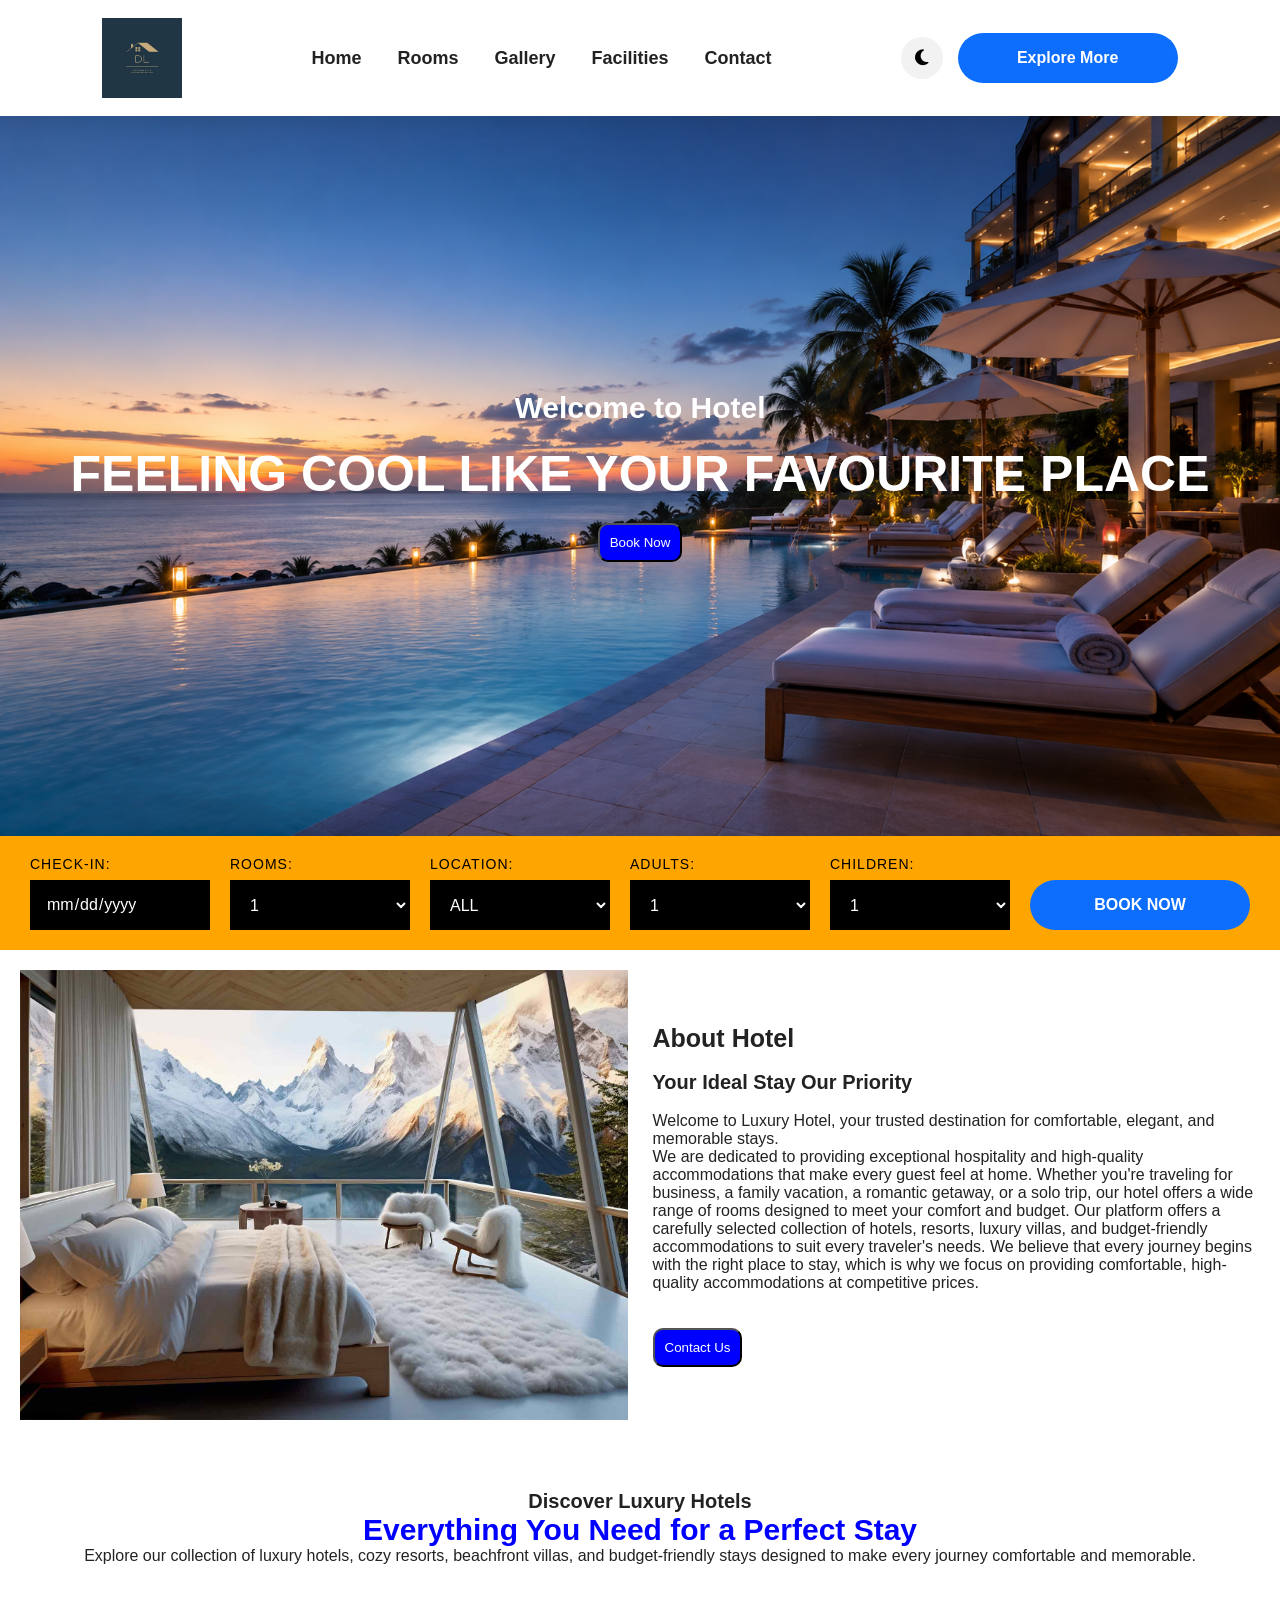
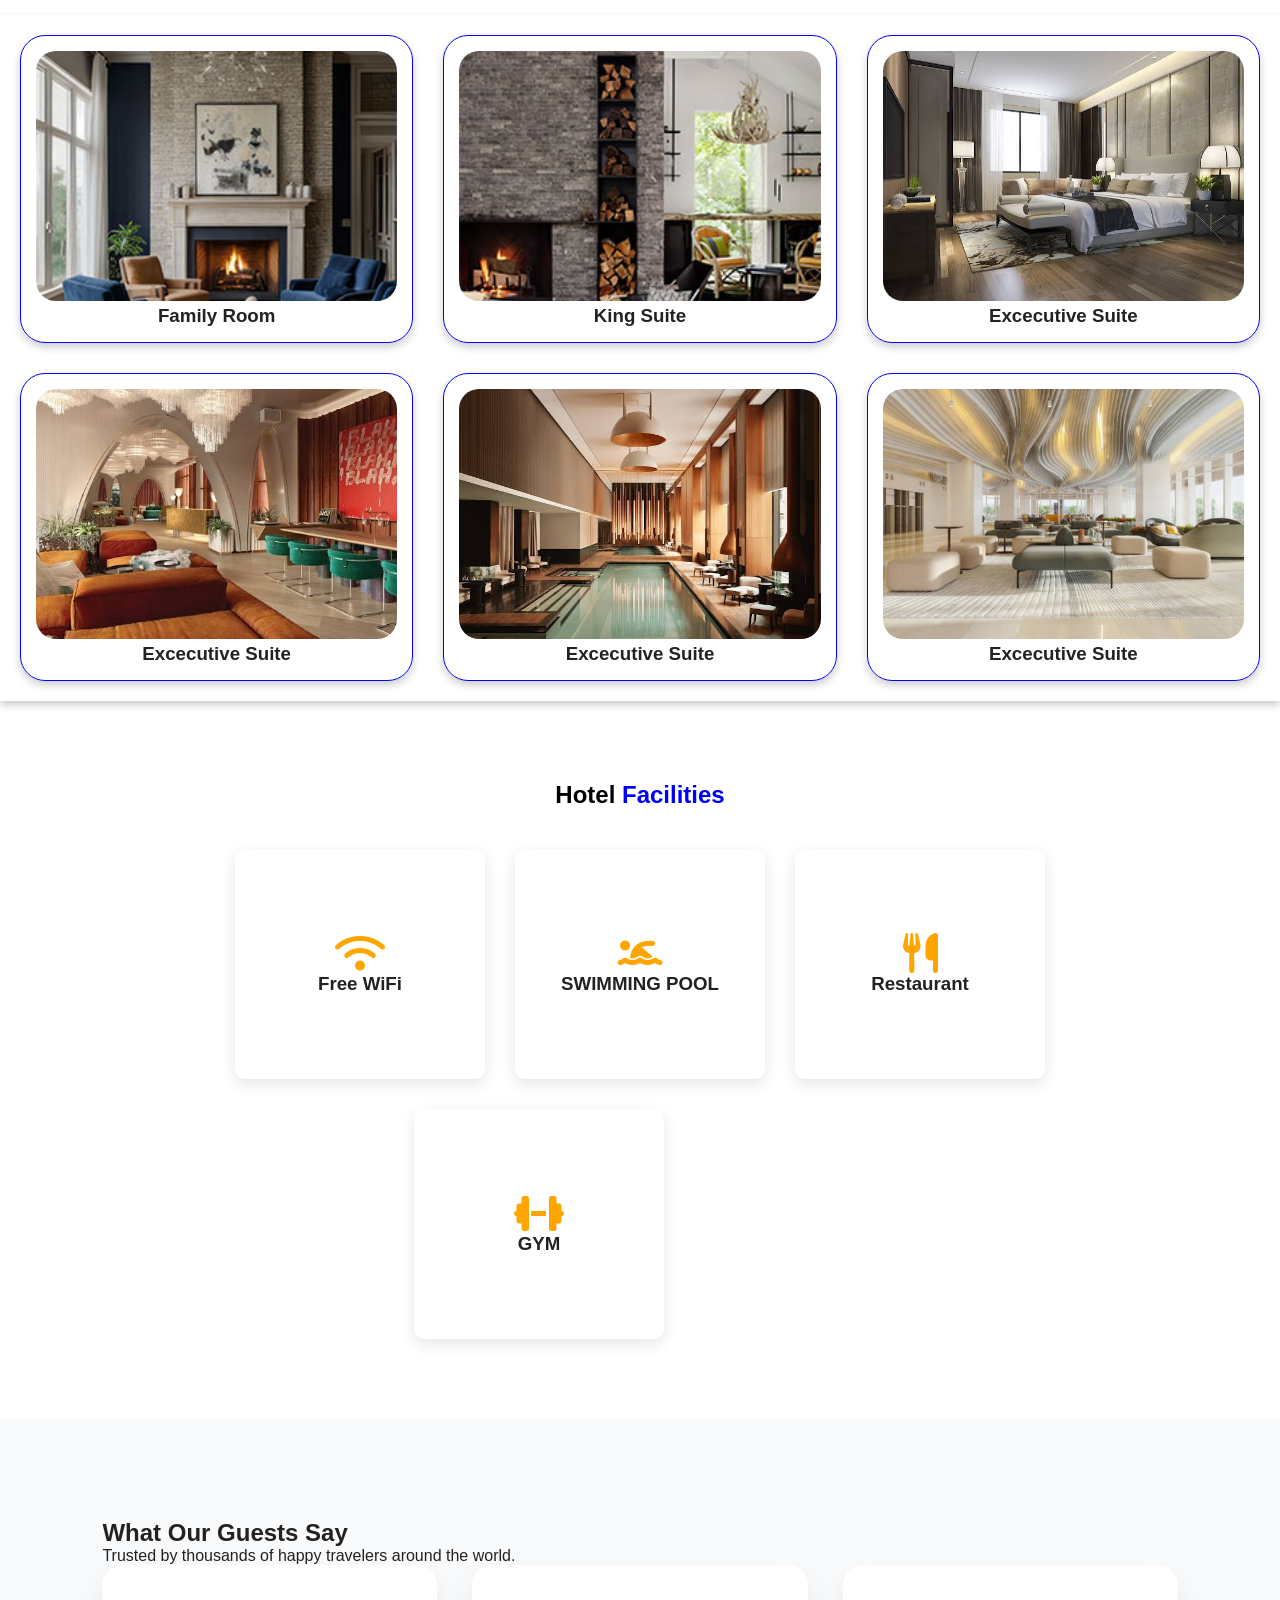
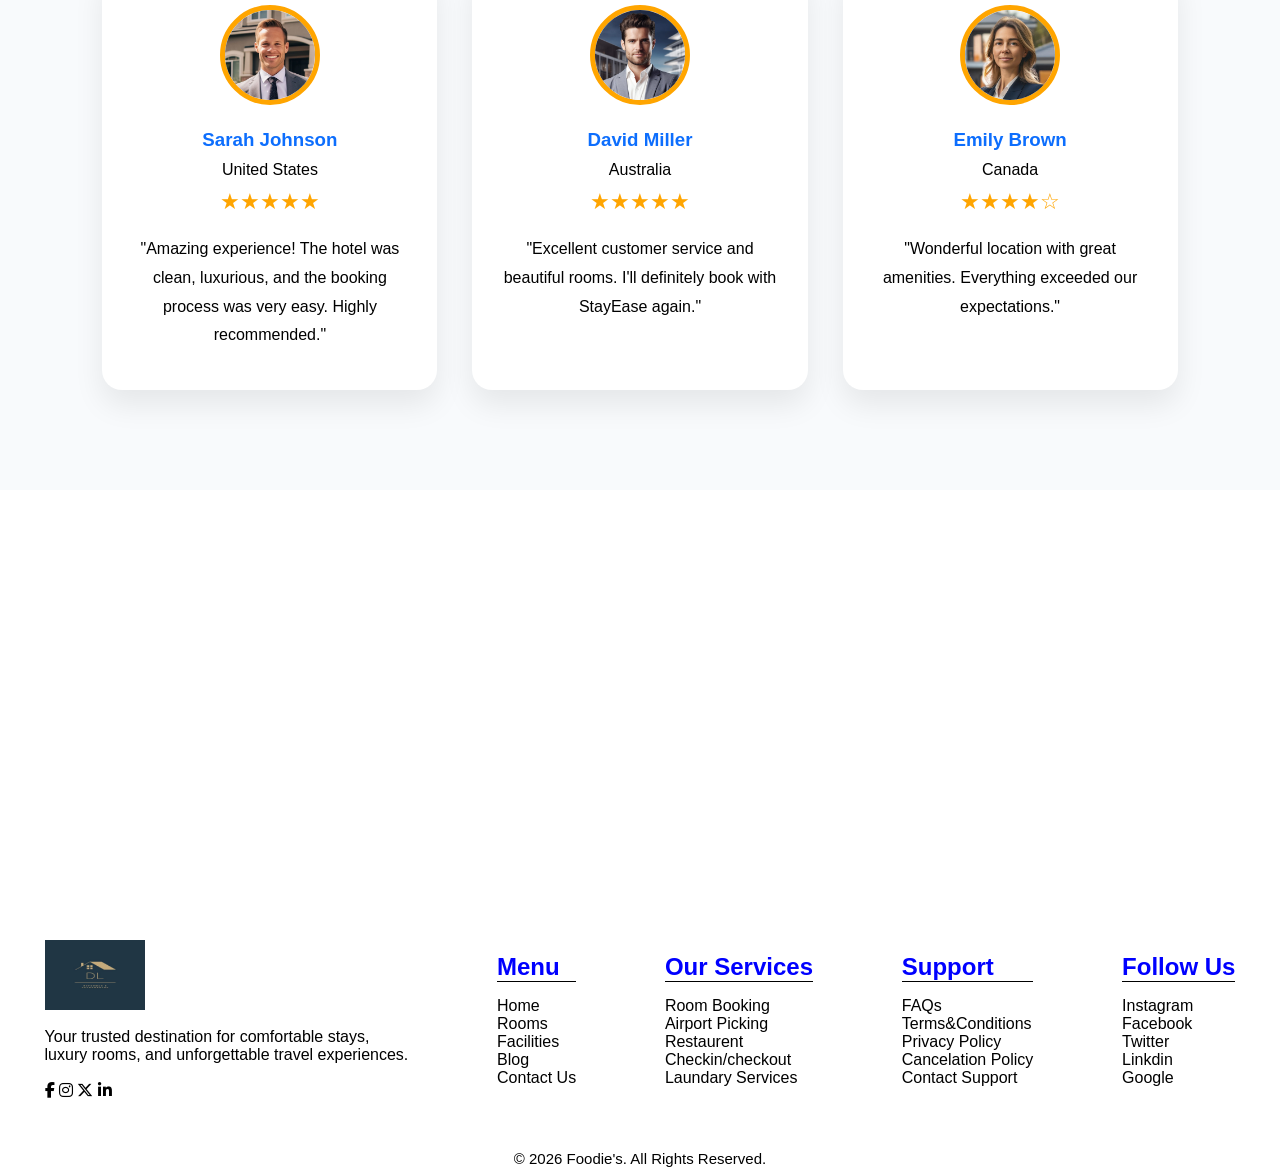
==== index.html @ 1df112a5 "first commit" ====
<!DOCTYPE html>
<html lang="en">
<head>
    <meta charset="UTF-8">
    <meta name="viewport" content="width=device-width, initial-scale=1.0">
    <title>Hotel Booking</title>
    <link rel="stylesheet" href="home.css">
    <link rel="stylesheet"
href="https://cdnjs.cloudflare.com/ajax/libs/font-awesome/6.5.2/css/all.min.css">
</head>
</head>
<body>
    
    

    </header>
    <header>

<div class="logo">
<img src="image/logo image.jpeg" alt="">

</div>

<nav>
<ul>
<li><a href="#">Home</a></li>
<li><a href="#">Rooms</a></li>
<li><a href="#">Gallery</a></li>
<li><a href="#">Facilities</a></li>
<li><a href="#">Contact</a></li>
</ul>
</nav>

<div class="right-menu">



<button class="icon-btn" onclick="toggleTheme()">
<i class="fa-solid fa-moon"></i>
</button>

<button class="book-btn">
Explore More
</button>

</div>

</header>



<script>

/* Light & Dark Mode */

function toggleTheme(){

document.body.classList.toggle("dark");

}



</script>


       

    </body>
</html>

    <section class="hero-banner">
      <h5>Welcome to Hotel</h5>
      <h1>FEELING COOL LIKE YOUR FAVOURITE PLACE</h1>
        <button>Book Now</button>
        </section>
        <section class="booking-container">
            <div class="booking-box">
                <label>CHECK-IN:</label>
                <input type="Date">
            </div>
            <div class="booking-box">
                <label>ROOMS:</label>
                <select>
                    <option>1</option>
                    <option>2</option>
                    <option>3</option>
                    <option>4</option>
                    <option>5</option>
                </select>
                </div>

                <div class="booking-box">
                    <label>LOCATION:</label>
                    <select>
                        <option>ALL</option>
                        <option>Hyderabad</option>
                        <option>Chennai</option>
                        <option>Bangalore</option>
                        <option>Delhi</option>
                    </select>


                </div>

                
                <div class="booking-box">
                    <label>ADULTS:</label>
                    <select>
                        <option>1</option>
                        <option>2</option>
                        <option>3</option>
                        <option>4</option>
                    </select>
                </div>


                <div class="booking-box">
                    <label>CHILDREN:</label>
                    <select>
                        <option>1</option>
                        <option>2</option>
                        <option>3</option>
                        <option>4</option>
                    </select>
                </div>

                <button class="book-btn">BOOK NOW</button>
                </section>



        <section class="about-us">
            <div class="image">
                <img src="image/room-3.jpg" alt="">
                 </div>
            <div class="about">
                <h2>About Hotel</h2><br>
                <h4>Your Ideal Stay Our Priority</h4><br>

                     <p>Welcome to Luxury Hotel, your trusted destination for comfortable, elegant, and memorable stays.<br> We are dedicated to providing exceptional hospitality and high-quality accommodations that make every guest feel at home. Whether you're traveling for business, a family vacation, a romantic getaway, or a solo trip, our hotel offers a wide range of rooms designed to meet your comfort and budget.
                     Our platform offers a carefully selected collection of hotels, resorts, luxury villas, and budget-friendly<br> accommodations to suit every traveler's needs.
                     We believe that every journey begins with the right place to stay, which is why we focus on providing comfortable, high-quality accommodations at competitive prices.</p><br><br>
                     <button>Contact Us</button>
            </div>
            
                 </section>
                 <section class="Hotels">
                    <h3>Discover Luxury Hotels</h3>
                    <h1>Everything You Need for a Perfect Stay</h1>
                    <p>Explore our collection of luxury hotels, cozy resorts, beachfront villas, and budget-friendly stays designed to make every journey comfortable and memorable.</p>
                    </section>
                    <section class="hotel-1">
                        <div class="hotel-card">
                    <img src="image/service11.jpg" alt="">
                    <h3>Family Room</h3>
                    </div>
                    <div class="hotel-card">
                    <img src="image/service13.jpg" alt="">
                    <h3>King Suite</h3>
                    </div>
                    <div class="hotel-card">
                    <img src="image/services-20.jpeg" alt="">
                    <h3>Excecutive Suite</h3>
                    </div>
                    <div class="hotel-card">
                    <img src="image/services-21.jpeg" alt="">
                    <h3>Excecutive Suite</h3>
                    </div>
                    <div class="hotel-card">
                    <img src="image/services-23.jpeg" alt="">
                    <h3>Excecutive Suite</h3>
                    </div>
                    <div class="hotel-card">
                    <img src="image/services-24.jpeg" alt="">
                    <h3>Excecutive Suite</h3>
                    </div>
                 </section>  
                        <section class="services">
                            <h2>Hotel <span>Facilities</span></h2>
                            <div class="service-container">
                                <div class="box">
                                    <i class="fa-solid fa-wifi"></i>
                                    <h3>Free WiFi</h3>
                                </div>
                                
                                <div class="box">
                                     <i class="fa-solid fa-person-swimming"></i>

                                    <h3>SWIMMING POOL</h3>
                                </div>
                                
                                <div class="box">
                                    <i class="fa-solid fa-utensils"></i>
                                    <h3>Restaurant</h3>
                                    </div>

                                    <div class="box">
                                        <i class="fa-solid fa-dumbbell"></i>
                                    <h3>GYM</h3>
                                    </div><section class="services">
                            
                                </div>
                            </section>
                            <section class="testimonials">

    <div class="section-title">
        <h2>What Our Guests Say</h2>
        <p>Trusted by thousands of happy travelers around the world.</p>
    </div>

    <div class="testimonial-container">

        <div class="testimonial-card">

            <img src="image/team-1.jpg" alt="">

            <h3>Sarah Johnson</h3>

            <span>United States</span>

            <div class="stars">
                ★★★★★
            </div>

            <p>
                "Amazing experience! The hotel was clean, luxurious,
                and the booking process was very easy. Highly recommended."
            </p>

        </div>

        <div class="testimonial-card">

            <img src="image/team-2.jpg" alt="">

            <h3>David Miller</h3>

            <span>Australia</span>

            <div class="stars">
                ★★★★★
            </div>

            <p>
                "Excellent customer service and beautiful rooms.
                I'll definitely book with StayEase again."
            </p>

        </div>

        <div class="testimonial-card">

            <img src="image/team-8.jpg" alt="">

            <h3>Emily Brown</h3>

            <span>Canada</span>

            <div class="stars">
                ★★★★☆
            </div>

            <p>
                "Wonderful location with great amenities.
                Everything exceeded our expectations."
            </p>

        </div>

    </div>

</section>
                            

                            





           <section class="footer-column">
 
       <div class="footer-container">
          <img src="image/logo image.jpeg" alt=""><br>
          <p>Your trusted destination for comfortable stays, <br>luxury rooms, and unforgettable travel experiences.</p><br>
          <a href="#"><i class="fa-brands fa-facebook-f"></i></a>
        <a href="#"><i class="fa-brands fa-instagram"></i></a>
        <a href="#"><i class="fa-brands fa-x-twitter"></i></a>
        <a href="#"><i class="fa-brands fa-linkedin-in"></i></a>
       </div>
       <div class="footer-container">
            <h2>Menu</h2>
            <ul>
                <li><a href="">Home</a></li>
                <li><a href="">Rooms</a></li>
                <li><a href="">Facilities</a></li>
                <li><a href="">Blog</a></li>
                <li><a href="">Contact Us</a></li>
            </ul>
       </div>
       <div class="footer-container">
        <h2>Our Services</h2>
            <ul>
                <li><a href="">Room Booking</a></li>
                <li><a href="">Airport Picking</a></li>
                <li><a href="">Restaurent</a></li>
                <li><a href="">Checkin/checkout</a></li>
                <li><a href="">Laundary Services</a></li>
            </ul>
       </div>
       <div class="footer-container">
           <h2>Support</h2>
           <ul>
                <li><a href="">FAQs</a></li>
                <li><a href="">Terms&Conditions</a></li>
                <li><a href="">Privacy Policy</a></li>
                <li><a href="">Cancelation Policy</a></li>
                <li><a href="">Contact Support</a></li>
            </ul>
 
           
       </div>
       <div class="footer-container">
           <h2>Follow Us</h2>
           <ul>
                <li><a href="">Instagram</a></li>
                <li><a href="">Facebook</a></li>
                <li><a href="">Twitter</a></li>
                <li><a href="">Linkdin</a></li>
                <li><a href="">Google</a></li>
            </ul>
 
           
       </div>
       
       
       </section>
       <section class="footer-bottom">
       <div class="footer-bottom">
        <p>&copy; 2026 Foodie's. All Rights Reserved.</p>
    </div>
      </section>


      </head>
<body>
---- home.css ----
*{
    padding:0;
    margin:0;
    box-sizing:border-box;
}

.header-container{
    display:flex;
    justify-content: space-between;
    align-items: center;
    padding: 5px 30px;
    background-color: black;
    position: sticky;
    top:0;
    z-index: 1;
    color: white;
}

.image img{
    display: flex;
    width:100px;
    height:60px;
    object-fit: contain;
}
#directionbtn{
    padding:10px 15px;
    background:blue;
    color:white;
    border-radius:25px;
    cursor:pointer;
    font-size:16px;
   
}
.body{
    direction:rtl;
}
 
 
 .container{
    flex-direction:row-reverse;
}
 
 
.box{
 text-align:right;
}
 



#themeBtn{
    background-color: blue;
    padding: 10px 15px;
    color: white;
    border-radius: 25px;
    cursor: pointer;
}
.nav-links{
    display: flex;
    gap:30px;
    margin-left: -520px;
}


.nav-links li{
    list-style: none;
    
}
.nav-links a{
    color: white;
    text-decoration: none;
    font-size: 15px;
}
.nav-links a:hover{
    color: orange;
    border-bottom: 1px solid;
}

.header-button button{
    background-color: blue;
    color: white;
    padding: 10px;
    border-radius: 15px;
}
.header-button button:hover{
    background-color: orange;
    color: black;
}

.footer-column{
    display: flex;
    justify-content: space-around;
    align-items: center;
    padding:50px.20px;
    background-color: white;
    color: black;    
    margin-top: 400px;
}

.footer-container li{
    list-style: none;
}
.footer-container a{
    text-decoration: none;
    color: black;
}

    
.footer-container h2{
    border-bottom: 1px solid black;
    margin-bottom: 15px;
    color: blue;
}
.footer-container img{
    display: flex;
    width:100px;
    height: 70px;
}
.footer-bottom{
    text-align:center;
    color:black;
    font-size:15px;
    background-color: white;
    padding: 0px opx 20px 0px;
}
.hero-banner{
    text-align: center;
    width: 100%;
    gap: 20px;
    padding: 30px;
    background-image: url("image/home\ page.png");
    background-size: cover;
    background-repeat: no-repeat;
    display: flex;
    flex-direction: column;
    justify-content: center;
    align-items: center;
    height: 80vh;
    margin: 0;
    color: white;
}
.hero-banner h5{
    font-size: 30px;
}
.hero-banner h1{
    font-size: 50px;
}
.hero-banner button{
    padding: 10px;
    border-radius: 10px;
    background-color: blue;
    color: white;
}
.hero-banner button:hover{
    background-color: orange;
    color: black;
}
.about-us{
    display: flex;
    padding: 20px;
    align-items: center;
    gap: 25px;

}
.about{
    width: 50%;
}
.about h2{
    font-size: 25px;
}.about h4{
    font-size: 20px;
}
.image{
    width: 50%;
}

.about-us .image{
    width:50%;
}

.about-us .image img{
    width:100%;
    height:450px;
    object-fit:cover;
    display:block;
}
.about-us button{
    padding: 10px;
    border-radius: 10px;
    background-color: blue;
    color: white;
}
.about-us button:hover{
    background-color: orange;
    color: black;
}
.booking-container{
    background:orange;
    display:flex;
    justify-content:center;
    align-items:end;
    gap:20px;
    padding: 20px;
}
.booking-box{
    display:flex;
    flex-direction:column;
}
.booking-box label{
    color:black;
    font-size:14px;
    margin-bottom:8px;
    letter-spacing:1px;
}

.booking-box input,
.booking-box select{
    width:180px;
    height:50px;
    background: black;
    border:1px solid black;
    color:white;
    padding:0 15px;
    font-size:16px;
    outline:none;
}

.book-btn{
    width:220px;
    height:50px;
    background: blue;
    color:white;
    border:none;
    font-size:18px;
    cursor:pointer;
}

.book-btn:hover{
    background:black;
}
.Hotels{
    justify-content: center;
    padding: 50px;
    text-align: center;
}
.Hotels h3{
    font-size: 20px;
    
}
.Hotels h1{
    font-size: 30px;
    color: blue;
}
.hotel-1{
    display: grid;
    grid-template-columns: repeat(3, 1fr);
    justify-content: space-around;
    gap: 30px;
    padding: 20px;
    box-shadow: 0 4px 8px rgba(0, 0, 0, 0.2);
}

.hotel-card{
    text-align: center;
     border: 1px solid #ccc;
    border-radius: 25px;
    padding: 15px; 
    border-color: blue;
    box-shadow: 0 4px 8px rgba(0, 0, 0, 0.2);
}

.hotel-card img{
    width: 100%;
    height: 250px;
    object-fit: cover;
    border-radius: 20px;
}

.services h2{
    font-size: 22;
    color: black;
}
.services h2 span{
    color: blue;
}
.services{
    padding:80px 8%;
    text-align:center;
}
.service-container{
    display: flex;
    justify-content: center;
    gap: 30px;
    flex-wrap: wrap;
    margin-top: 40px;
}
.box{
    width: 250px;
    height: 230px;
    background: white;
    border-radius: 10px;
    box-shadow: 0 5px 15px rgba(0,0,0,.1);
    display: flex;
    flex-direction: column;
    justify-content: center;
    align-items: center;
}

.box i{
    font-size:40px;
    color:orange;
   
}
.box:hover{
    transform: translateY(-8px);
    transition: 0.3s;
}

.box:hover i,
.box:hover h3{
    color: blue;
}
*{
    margin:0;
    padding:0;
    box-sizing:border-box;
    font-family:Arial, Helvetica, sans-serif;
}

body{
    background:#ffffff;
    color:#222;
    transition:.4s;
}

/* Dark Mode */

body.dark{
    background:#111827;
    color:white;
}

/* Header */

header{
    width:100%;
    padding:18px 8%;
    display:flex;
    justify-content:space-between;
    align-items:center;
    background:white;
    box-shadow:0 5px 20px rgba(0,0,0,.08);
    position:sticky;
    top:0;
    z-index:1000;
}

body.dark header{
    background:#1f2937;
}

/* Logo */

.logo{
    display:flex;
    align-items:center;
    gap:10px;

}

.logo img{
    width:80px;
    height: 80px;
}

.logo h2{
    font-size:30px;
}

.logo span{
    color:#0d6efd;
}

/* Navigation */

nav ul{
    display:flex;
    list-style:none;
}

nav ul li{
    margin:0 18px;
}

nav ul li a{
    text-decoration:none;
    color:inherit;
    font-size:18px;
    font-weight:600;
    transition:.3s;
}

nav ul li a:hover{
    color:#0d6efd;
}

/* Right Side */

.right-menu{
    display:flex;
    align-items:center;
    gap:15px;
}

button{
    cursor:pointer;
}

/* Toggle Buttons */

.icon-btn{
    width:42px;
    height:42px;
    border:none;
    border-radius:50%;
    background:#f2f2f2;
    font-size:18px;
}

body.dark .icon-btn{
    background:#374151;
    color:white;
}

/* Book Button */

.book-btn{
    padding:12px 24px;
    border:none;
    border-radius:30px;
    background:#0d6efd;
    color:white;
    font-size:16px;
    font-weight:bold;
    transition:.3s;
}

.book-btn:hover{
    background:orange;
}

/* Demo Section */

.testimonials{
    padding:100px 8%;
    background:#F8FAFC;
}

.testimonial-container{
    display:grid;
    grid-template-columns:repeat(auto-fit,minmax(320px,1fr));
    gap:35px;
}

.testimonial-card{
    background:#fff;
    padding:40px 30px;
    border-radius:20px;
    text-align:center;
    box-shadow:0 15px 30px rgba(0,0,0,.08);
    transition:.4s;
}

.testimonial-card:hover{
    transform:translateY(-10px);
}

.testimonial-card img{
    width:100px;
    height:100px;
    border-radius:50%;
    object-fit:cover;
    border:5px solid orange;
    margin-bottom:20px;
}

.testimonial-card h3{
    color:#0d6efd;
}

.testimonial-card span{
    color:black;
    display:block;
    margin:10px 0;
}

.stars{
    color:orange;
    font-size:22px;
    margin-bottom:20px;
}

.testimonial-card p{
    color:black;
    line-height:1.8;
}
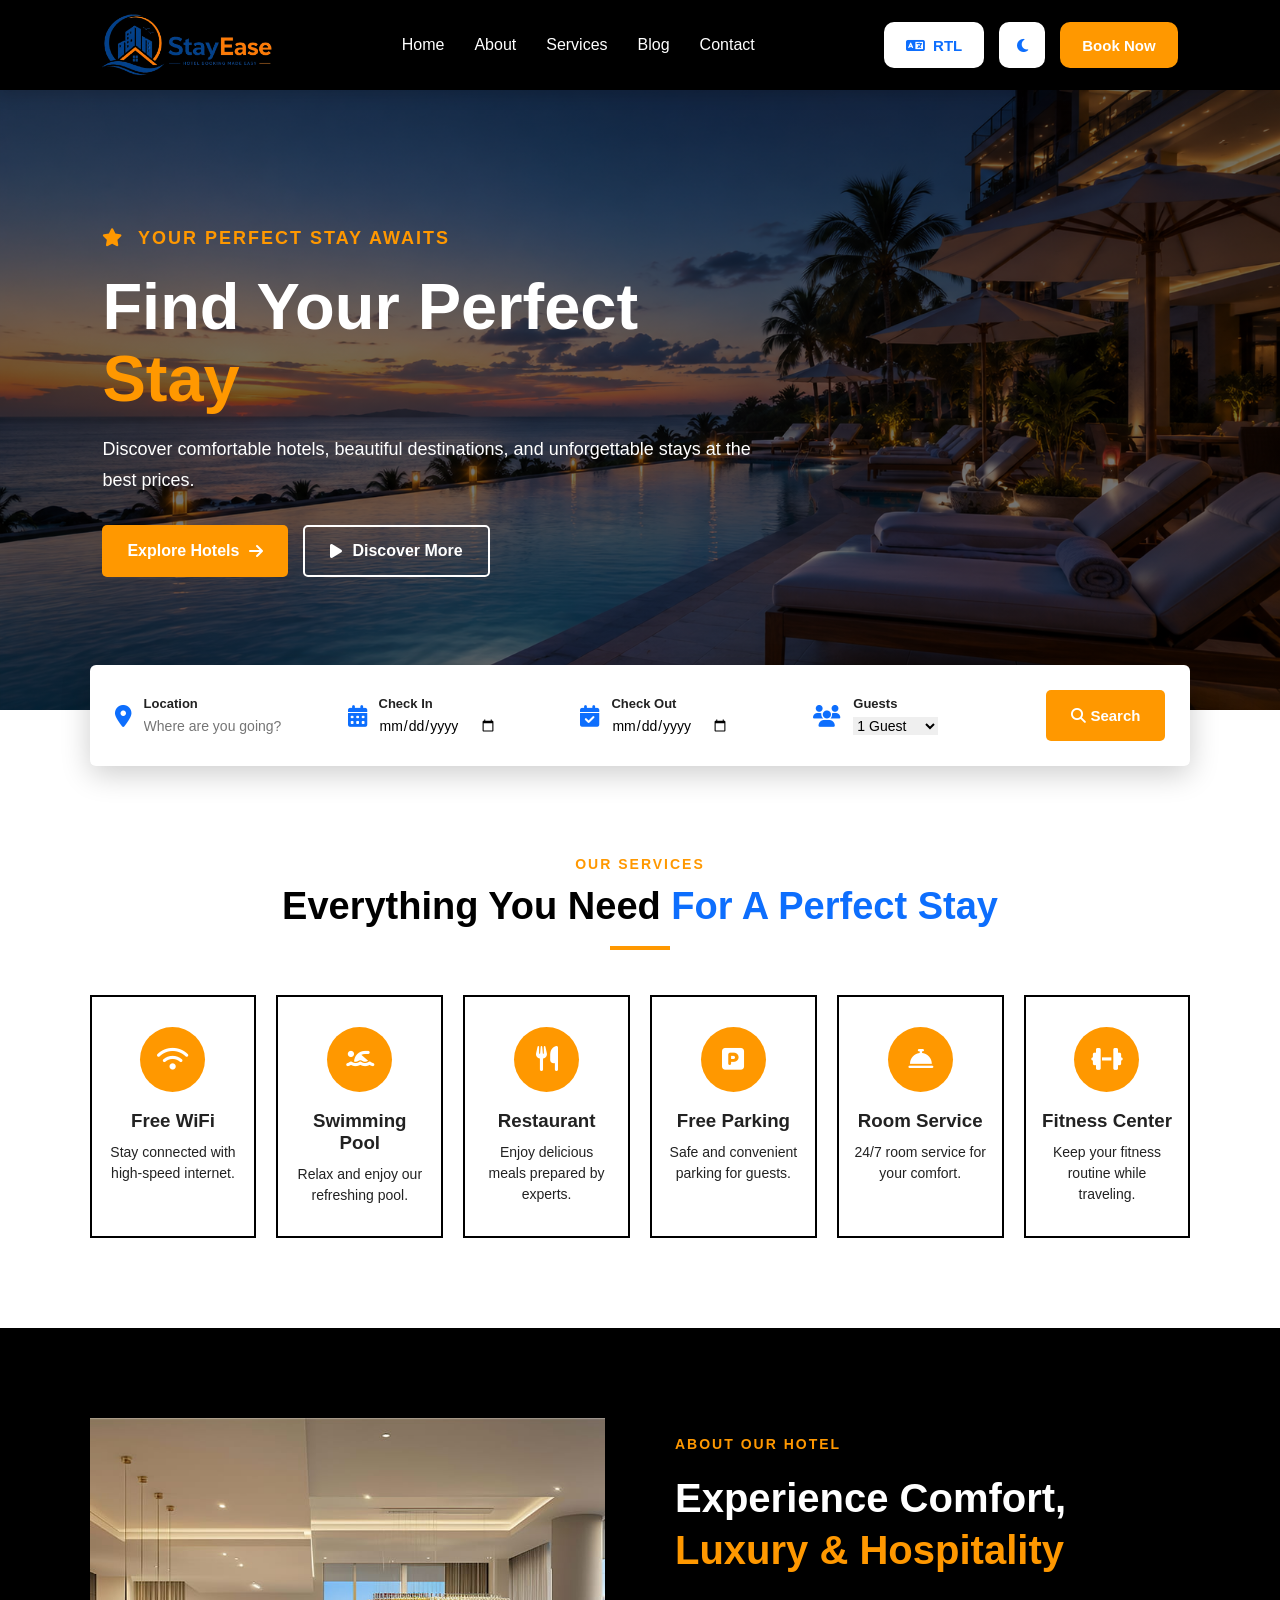
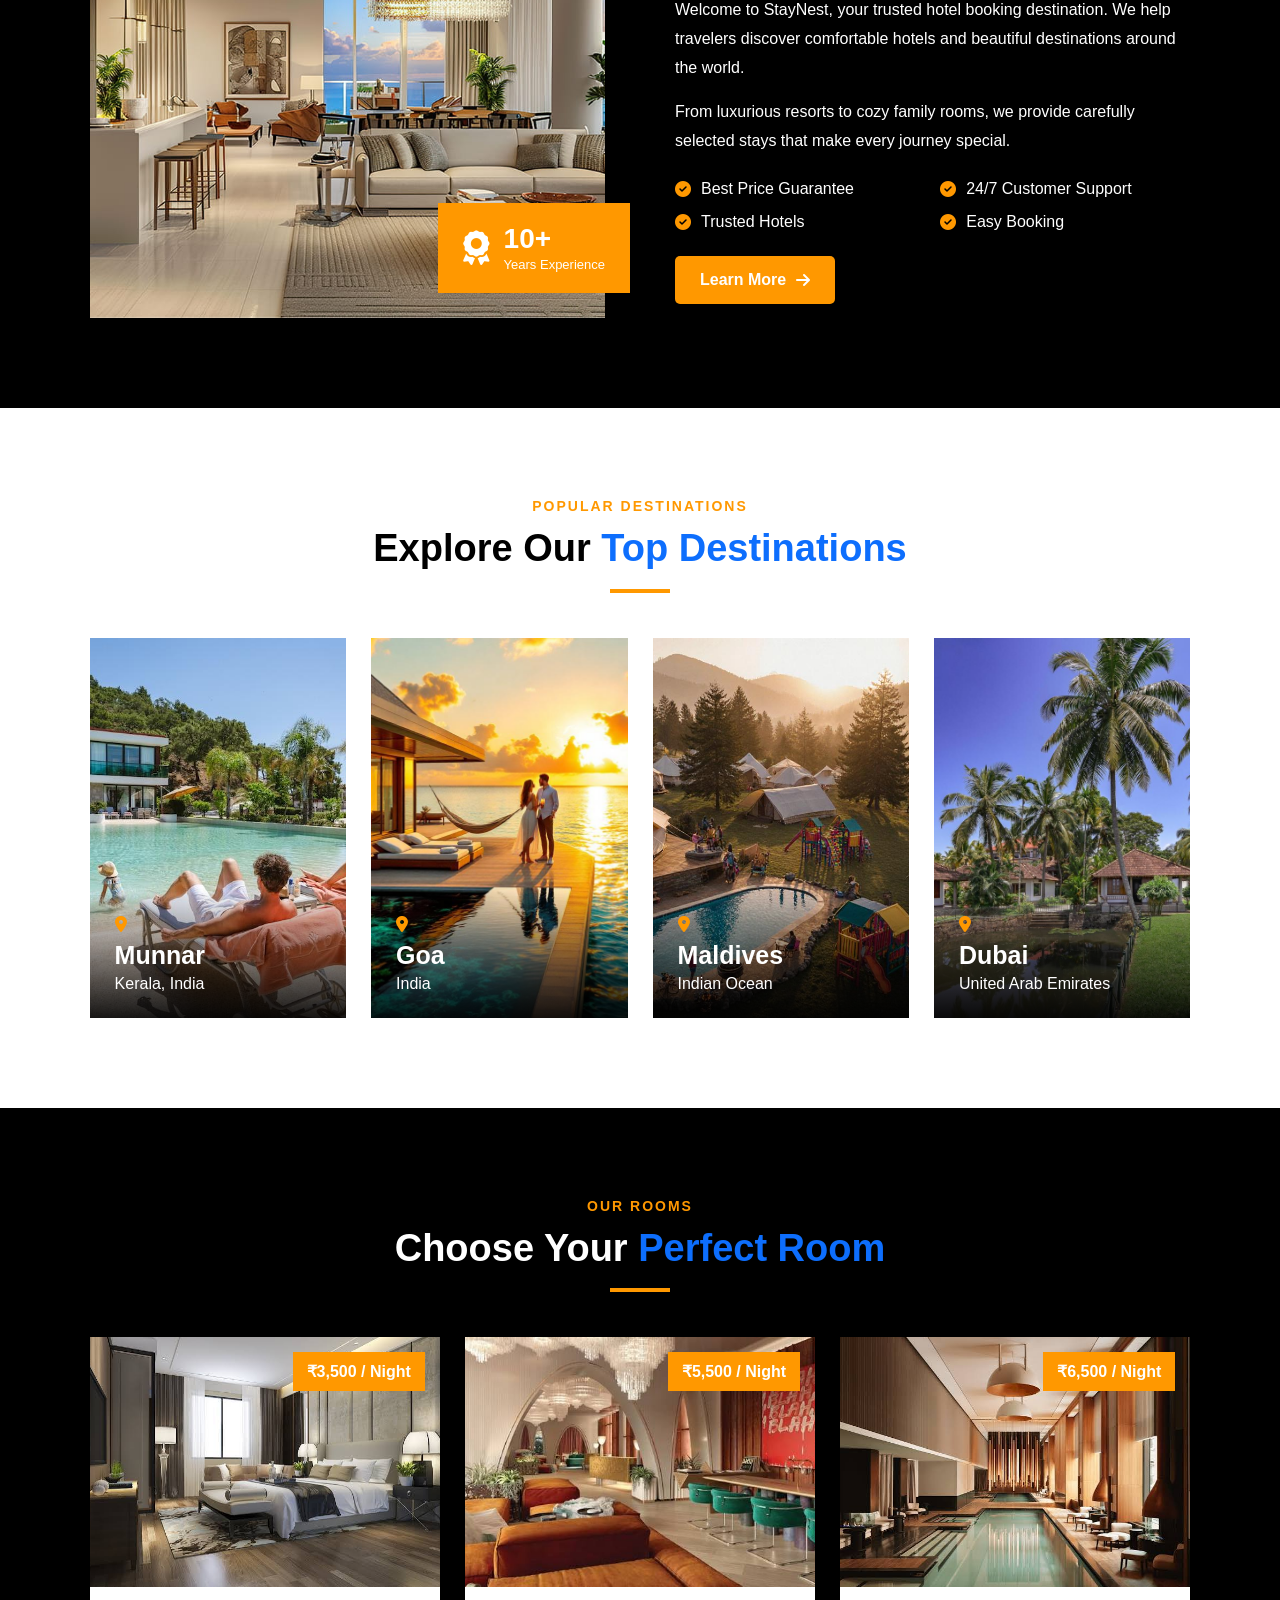
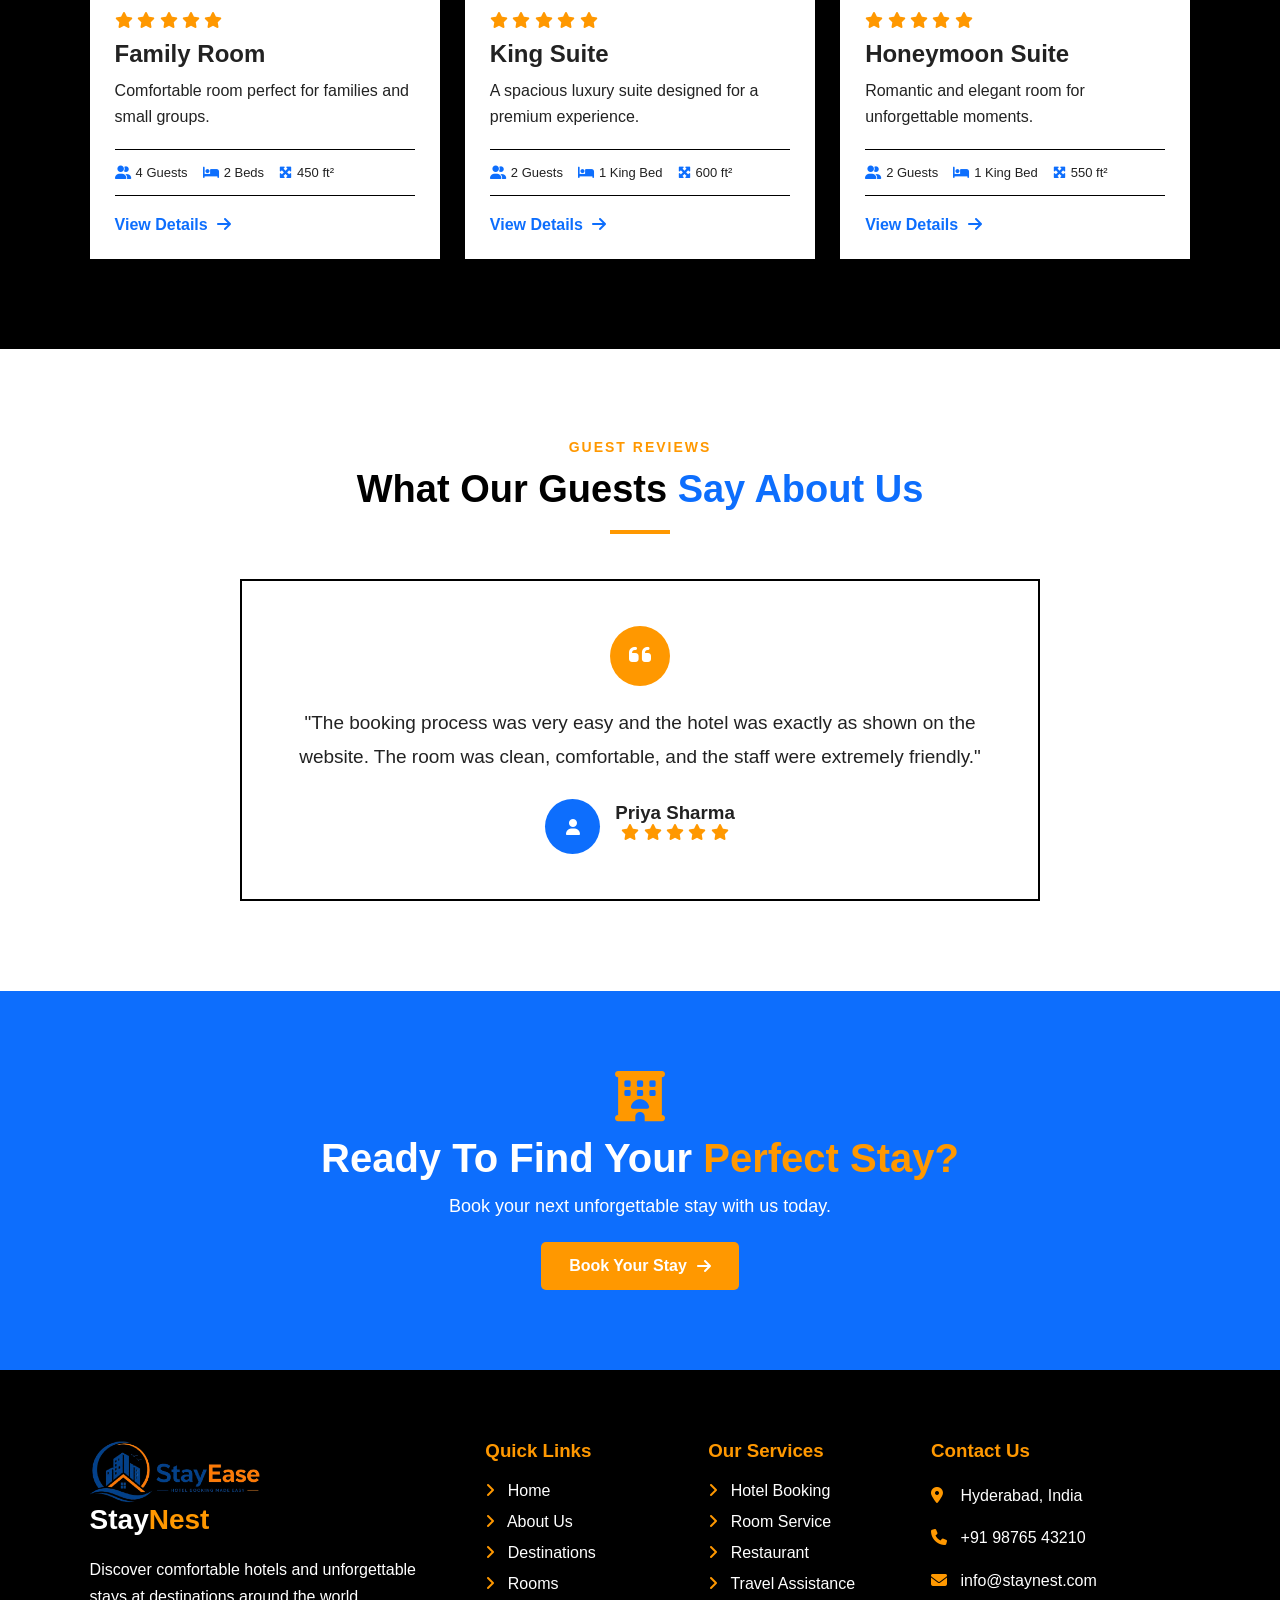
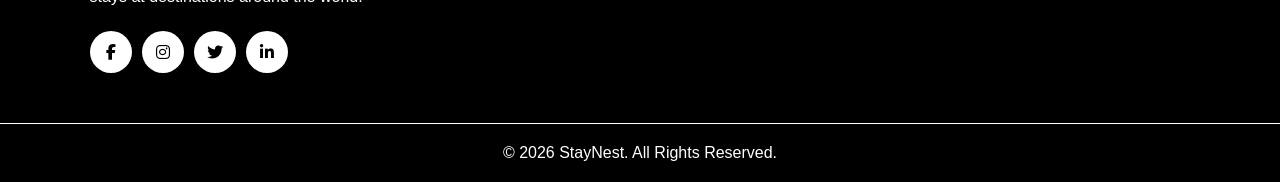
==== commit 9b9f7222: "first commit" ====
--- a/index.html
+++ b/index.html
@@ -7,342 +7,882 @@
     <link rel="stylesheet" href="home.css">
     <link rel="stylesheet"
 href="https://cdnjs.cloudflare.com/ajax/libs/font-awesome/6.5.2/css/all.min.css">
-</head>
-</head>
+   
+ 
+ 
+ 
+<header class="header">
+ 
+    <!-- Logo -->
+    <a href="index.html" class="logo">
+        <img src="image/logo image.png" alt="StayEase Logo">
+       
+    </a>
+ 
+    <!-- Navigation -->
+    <ul class="nav-links">
+ 
+            <li class="dropdown">
+                <a href="#">
+                    Home 
+                </a>
+ 
+                <ul class="dropdown-menu">
+                    <li><a href="index.html">Home 1</a></li>
+                    <li><a href="home-2.html">Home 2</a></li>
+                </ul>
+            </li>
+ 
+            <li><a href="About.html">About</a></li>
+            <li><a href="Services.html">Services</a></li>
+            <li><a href="Blog.html">Blog</a></li>
+            <li><a href="Contact.html">Contact</a></li>
+ 
+        </ul>
+ 
+    <!-- Right Side Buttons -->
+ 
+    <div class="header-right">
+ 
+        <!-- RTL / LTR -->
+ 
+        <button id="rtlBtn" title="Change Direction">
+            <i class="fa-solid fa-language"></i>
+            <span>RTL</span>
+        </button>
+ 
+        <!-- Dark Mode -->
+ 
+        <button id="themeBtn" title="Dark Mode">
+            <i class="fa-solid fa-moon"></i>
+        </button>
+ 
+        <!-- Login -->
+ 
+       
+ 
+        <!-- Book Now -->
+ 
+        <a href="login.html" class="book-btn">
+            Book Now
+        </a>
+ 
+    </div>
+    </header>
+   
+<script>
+const themeBtn = document.getElementById("themeBtn");
+const rtlBtn = document.getElementById("rtlBtn");
+ 
+// ===============================
+// Restore Saved Theme
+// ===============================
+ 
+const savedTheme = localStorage.getItem("theme");
+ 
+if (savedTheme === "dark") {
+    document.body.classList.add("dark");
+    themeBtn.innerHTML = '<i class="fa-solid fa-sun"></i>';
+} else {
+    document.body.classList.remove("dark");
+    themeBtn.innerHTML = '<i class="fa-solid fa-moon"></i>';
+}
+ 
+// ===============================
+// Restore Saved Direction
+// ===============================
+ 
+const savedDirection = localStorage.getItem("direction");
+ 
+if (savedDirection === "rtl") {
+ 
+    document.documentElement.setAttribute("dir", "rtl");
+ 
+    rtlBtn.innerHTML = `
+        <i class="fa-solid fa-language"></i>
+        <span>LTR</span>
+    `;
+ 
+} else {
+ 
+    document.documentElement.setAttribute("dir", "ltr");
+ 
+    rtlBtn.innerHTML = `
+        <i class="fa-solid fa-language"></i>
+        <span>RTL</span>
+    `;
+}
+ 
+// ===============================
+// Dark / Light Mode
+// ===============================
+ 
+themeBtn.addEventListener("click", () => {
+ 
+    document.body.classList.toggle("dark");
+ 
+    if (document.body.classList.contains("dark")) {
+ 
+        themeBtn.innerHTML = '<i class="fa-solid fa-sun"></i>';
+ 
+        localStorage.setItem("theme", "dark");
+ 
+    } else {
+ 
+        themeBtn.innerHTML = '<i class="fa-solid fa-moon"></i>';
+ 
+        localStorage.setItem("theme", "light");
+    }
+ 
+});
+ 
+// ===============================
+// RTL / LTR
+// ===============================
+ 
+rtlBtn.addEventListener("click", () => {
+ 
+    if (document.documentElement.getAttribute("dir") === "ltr") {
+ 
+        document.documentElement.setAttribute("dir", "rtl");
+ 
+        rtlBtn.innerHTML = `
+            <i class="fa-solid fa-language"></i>
+            <span>LTR</span>
+        `;
+ 
+        localStorage.setItem("direction", "rtl");
+ 
+    } else {
+ 
+        document.documentElement.setAttribute("dir", "ltr");
+ 
+        rtlBtn.innerHTML = `
+            <i class="fa-solid fa-language"></i>
+            <span>RTL</span>
+        `;
+ 
+        localStorage.setItem("direction", "ltr");
+    }
+ 
+});
+ 
+ 
+</script>
+ 
+ 
+
 <body>
-    
-    
-
-    </header>
-    <header>
-
-<div class="logo">
-<img src="image/logo image.jpeg" alt="">
-
-</div>
-
-<nav>
-<ul>
-<li><a href="#">Home</a></li>
-<li><a href="#">Rooms</a></li>
-<li><a href="#">Gallery</a></li>
-<li><a href="#">Facilities</a></li>
-<li><a href="#">Contact</a></li>
-</ul>
-</nav>
-
-<div class="right-menu">
-
-
-
-<button class="icon-btn" onclick="toggleTheme()">
-<i class="fa-solid fa-moon"></i>
-</button>
-
-<button class="book-btn">
-Explore More
-</button>
-
-</div>
-
-</header>
-
-
-
-<script>
-
-/* Light & Dark Mode */
-
-function toggleTheme(){
-
-document.body.classList.toggle("dark");
-
-}
-
-
-
-</script>
-
-
-       
-
-    </body>
+
+
+<section class="hero">
+
+    <div class="hero-content">
+
+        <p class="hero-small">
+            <i class="fa-solid fa-star"></i>
+            YOUR PERFECT STAY AWAITS
+        </p>
+
+        <h1>
+            Find Your Perfect
+            <span>Stay</span>
+        </h1>
+
+        <p>
+            Discover comfortable hotels, beautiful destinations,
+            and unforgettable stays at the best prices.
+        </p>
+
+        <div class="hero-buttons">
+
+            <a href="#" class="primary-btn">
+                Explore Hotels
+                <i class="fa-solid fa-arrow-right"></i>
+            </a>
+
+            <a href="#" class="secondary-btn">
+                <i class="fa-solid fa-play"></i>
+                Discover More
+            </a>
+
+        </div>
+
+    </div>
+
+</section>
+
+
+<!-- ================= SEARCH SECTION ================= -->
+
+<section class="search-section">
+
+    <div class="search-box">
+
+        <div class="search-item">
+            <i class="fa-solid fa-location-dot"></i>
+            <div>
+                <label>Location</label>
+                <input type="text" placeholder="Where are you going?">
+            </div>
+        </div>
+
+        <div class="search-item">
+            <i class="fa-solid fa-calendar-days"></i>
+            <div>
+                <label>Check In</label>
+                <input type="date">
+            </div>
+        </div>
+
+        <div class="search-item">
+            <i class="fa-solid fa-calendar-check"></i>
+            <div>
+                <label>Check Out</label>
+                <input type="date">
+            </div>
+        </div>
+
+        <div class="search-item">
+            <i class="fa-solid fa-users"></i>
+            <div>
+                <label>Guests</label>
+                <select>
+                    <option>1 Guest</option>
+                    <option>2 Guests</option>
+                    <option>3 Guests</option>
+                    <option>4 Guests</option>
+                    <option>5+ Guests</option>
+                </select>
+            </div>
+        </div>
+
+        <button class="search-btn">
+            <i class="fa-solid fa-magnifying-glass"></i>
+            Search
+        </button>
+
+    </div>
+
+</section>
+
+
+<!-- ================= FACILITIES ================= -->
+
+<section class="facilities">
+
+    <div class="section-title">
+
+        <p>OUR SERVICES</p>
+
+        <h2>
+            Everything You Need
+            <span>For A Perfect Stay</span>
+        </h2>
+
+        <div class="title-line"></div>
+
+    </div>
+
+
+    <div class="facility-container">
+
+        <div class="facility-box">
+            <div class="facility-icon">
+                <i class="fa-solid fa-wifi"></i>
+            </div>
+            <h3>Free WiFi</h3>
+            <p>Stay connected with high-speed internet.</p>
+        </div>
+
+
+        <div class="facility-box">
+            <div class="facility-icon">
+                <i class="fa-solid fa-person-swimming"></i>
+            </div>
+            <h3>Swimming Pool</h3>
+            <p>Relax and enjoy our refreshing pool.</p>
+        </div>
+
+
+        <div class="facility-box">
+            <div class="facility-icon">
+                <i class="fa-solid fa-utensils"></i>
+            </div>
+            <h3>Restaurant</h3>
+            <p>Enjoy delicious meals prepared by experts.</p>
+        </div>
+
+
+        <div class="facility-box">
+            <div class="facility-icon">
+                <i class="fa-solid fa-square-parking"></i>
+            </div>
+            <h3>Free Parking</h3>
+            <p>Safe and convenient parking for guests.</p>
+        </div>
+
+
+        <div class="facility-box">
+            <div class="facility-icon">
+                <i class="fa-solid fa-bell-concierge"></i>
+            </div>
+            <h3>Room Service</h3>
+            <p>24/7 room service for your comfort.</p>
+        </div>
+
+
+        <div class="facility-box">
+            <div class="facility-icon">
+                <i class="fa-solid fa-dumbbell"></i>
+            </div>
+            <h3>Fitness Center</h3>
+            <p>Keep your fitness routine while traveling.</p>
+        </div>
+
+    </div>
+
+</section>
+
+
+<!-- ================= ABOUT SECTION ================= -->
+
+<section class="about">
+
+    <div class="about-image">
+        <img src="image/gallery_2.jpg" alt="Luxury Hotel">
+        
+        <div class="experience">
+            <i class="fa-solid fa-award"></i>
+            <div>
+                <strong>10+</strong>
+                <span>Years Experience</span>
+            </div>
+        </div>
+    </div>
+
+
+    <div class="about-content">
+
+        <p class="small-title">ABOUT OUR HOTEL</p>
+
+        <h2>
+            Experience Comfort,
+            <span>Luxury & Hospitality</span>
+        </h2>
+
+        <p>
+            Welcome to StayNest, your trusted hotel booking destination.
+            We help travelers discover comfortable hotels and beautiful
+            destinations around the world.
+        </p>
+
+        <p>
+            From luxurious resorts to cozy family rooms, we provide
+            carefully selected stays that make every journey special.
+        </p>
+
+        <div class="about-features">
+
+            <div>
+                <i class="fa-solid fa-circle-check"></i>
+                <span>Best Price Guarantee</span>
+            </div>
+
+            <div>
+                <i class="fa-solid fa-circle-check"></i>
+                <span>24/7 Customer Support</span>
+            </div>
+
+            <div>
+                <i class="fa-solid fa-circle-check"></i>
+                <span>Trusted Hotels</span>
+            </div>
+
+            <div>
+                <i class="fa-solid fa-circle-check"></i>
+                <span>Easy Booking</span>
+            </div>
+
+        </div>
+
+        <a href="#" class="primary-btn">
+            Learn More
+            <i class="fa-solid fa-arrow-right"></i>
+        </a>
+
+    </div>
+
+</section>
+
+
+<!-- ================= DESTINATIONS ================= -->
+
+<section class="destinations">
+
+    <div class="section-title">
+
+        <p>POPULAR DESTINATIONS</p>
+
+        <h2>
+            Explore Our
+            <span>Top Destinations</span>
+        </h2>
+
+        <div class="title-line"></div>
+
+    </div>
+
+
+    <div class="destination-container">
+
+        <div class="destination-card">
+            <img src="image/hotel-10.jpeg" alt="Munnar">
+            <div class="destination-content">
+                <i class="fa-solid fa-location-dot"></i>
+                <h3>Munnar</h3>
+                <p>Kerala, India</p>
+            </div>
+        </div>
+
+
+        <div class="destination-card">
+            <img src="image/hotel-11.jpeg" alt="Goa">
+            <div class="destination-content">
+                <i class="fa-solid fa-location-dot"></i>
+                <h3>Goa</h3>
+                <p>India</p>
+            </div>
+        </div>
+
+
+        <div class="destination-card">
+            <img src="image/hotel-12.jpeg" alt="Maldives">
+            <div class="destination-content">
+                <i class="fa-solid fa-location-dot"></i>
+                <h3>Maldives</h3>
+                <p>Indian Ocean</p>
+            </div>
+        </div>
+
+
+        <div class="destination-card">
+            <img src="image/hotel-13.jpeg" alt="Dubai">
+            <div class="destination-content">
+                <i class="fa-solid fa-location-dot"></i>
+                <h3>Dubai</h3>
+                <p>United Arab Emirates</p>
+            </div>
+        </div>
+
+    </div>
+
+</section>
+
+
+<!-- ================= ROOMS ================= -->
+
+<section class="rooms">
+
+    <div class="section-title">
+
+        <p>OUR ROOMS</p>
+
+        <h2>
+            Choose Your
+            <span>Perfect Room</span>
+        </h2>
+
+        <div class="title-line"></div>
+
+    </div>
+
+
+    <div class="room-container">
+
+        <div class="room-card">
+
+            <div class="room-image">
+                <img src="image/services-20.jpeg" alt="Family Room">
+
+                <span class="price">
+                    ₹3,500 / Night
+                </span>
+            </div>
+
+            <div class="room-content">
+
+                <div class="rating">
+                    <i class="fa-solid fa-star"></i>
+                    <i class="fa-solid fa-star"></i>
+                    <i class="fa-solid fa-star"></i>
+                    <i class="fa-solid fa-star"></i>
+                    <i class="fa-solid fa-star"></i>
+                </div>
+
+                <h3>Family Room</h3>
+
+                <p>
+                    Comfortable room perfect for families
+                    and small groups.
+                </p>
+
+                <div class="room-info">
+
+                    <span>
+                        <i class="fa-solid fa-user-group"></i>
+                        4 Guests
+                    </span>
+
+                    <span>
+                        <i class="fa-solid fa-bed"></i>
+                        2 Beds
+                    </span>
+
+                    <span>
+                        <i class="fa-solid fa-maximize"></i>
+                        450 ft²
+                    </span>
+
+                </div>
+
+                <a href="#" class="room-btn">
+                    View Details
+                    <i class="fa-solid fa-arrow-right"></i>
+                </a>
+
+            </div>
+
+        </div>
+
+
+        <div class="room-card">
+
+            <div class="room-image">
+                <img src="image/services-21.jpeg" alt="King Suite">
+
+                <span class="price">
+                    ₹5,500 / Night
+                </span>
+            </div>
+
+            <div class="room-content">
+
+                <div class="rating">
+                    <i class="fa-solid fa-star"></i>
+                    <i class="fa-solid fa-star"></i>
+                    <i class="fa-solid fa-star"></i>
+                    <i class="fa-solid fa-star"></i>
+                    <i class="fa-solid fa-star"></i>
+                </div>
+
+                <h3>King Suite</h3>
+
+                <p>
+                    A spacious luxury suite designed for
+                    a premium experience.
+                </p>
+
+                <div class="room-info">
+
+                    <span>
+                        <i class="fa-solid fa-user-group"></i>
+                        2 Guests
+                    </span>
+
+                    <span>
+                        <i class="fa-solid fa-bed"></i>
+                        1 King Bed
+                    </span>
+
+                    <span>
+                        <i class="fa-solid fa-maximize"></i>
+                        600 ft²
+                    </span>
+
+                </div>
+
+                <a href="#" class="room-btn">
+                    View Details
+                    <i class="fa-solid fa-arrow-right"></i>
+                </a>
+
+            </div>
+
+        </div>
+
+
+        <div class="room-card">
+
+            <div class="room-image">
+                <img src="image/services-23.jpeg" alt="Honeymoon Room">
+
+                <span class="price">
+                    ₹6,500 / Night
+                </span>
+            </div>
+
+            <div class="room-content">
+
+                <div class="rating">
+                    <i class="fa-solid fa-star"></i>
+                    <i class="fa-solid fa-star"></i>
+                    <i class="fa-solid fa-star"></i>
+                    <i class="fa-solid fa-star"></i>
+                    <i class="fa-solid fa-star"></i>
+                </div>
+
+                <h3>Honeymoon Suite</h3>
+
+                <p>
+                    Romantic and elegant room for
+                    unforgettable moments.
+                </p>
+
+                <div class="room-info">
+
+                    <span>
+                        <i class="fa-solid fa-user-group"></i>
+                        2 Guests
+                    </span>
+
+                    <span>
+                        <i class="fa-solid fa-bed"></i>
+                        1 King Bed
+                    </span>
+
+                    <span>
+                        <i class="fa-solid fa-maximize"></i>
+                        550 ft²
+                    </span>
+
+                </div>
+
+                <a href="#" class="room-btn">
+                    View Details
+                    <i class="fa-solid fa-arrow-right"></i>
+                </a>
+
+            </div>
+
+        </div>
+
+    </div>
+
+</section>
+
+
+<!-- ================= TESTIMONIAL ================= -->
+
+<section class="testimonial">
+
+    <div class="section-title">
+
+        <p>GUEST REVIEWS</p>
+
+        <h2>
+            What Our Guests
+            <span>Say About Us</span>
+        </h2>
+
+        <div class="title-line"></div>
+
+    </div>
+
+
+    <div class="testimonial-box">
+
+        <div class="quote">
+            <i class="fa-solid fa-quote-left"></i>
+        </div>
+
+        <p>
+            "The booking process was very easy and the hotel was
+            exactly as shown on the website. The room was clean,
+            comfortable, and the staff were extremely friendly."
+        </p>
+
+        <div class="guest">
+
+            <div class="guest-icon">
+                <i class="fa-solid fa-user"></i>
+            </div>
+
+            <div>
+                <h3>Priya Sharma</h3>
+
+                <div class="rating">
+                    <i class="fa-solid fa-star"></i>
+                    <i class="fa-solid fa-star"></i>
+                    <i class="fa-solid fa-star"></i>
+                    <i class="fa-solid fa-star"></i>
+                    <i class="fa-solid fa-star"></i>
+                </div>
+            </div>
+
+        </div>
+
+    </div>
+
+</section>
+
+
+<!-- ================= CTA ================= -->
+
+<section class="cta">
+
+    <div class="cta-content">
+
+        <i class="fa-solid fa-hotel"></i>
+
+        <h2>
+            Ready To Find Your
+            <span>Perfect Stay?</span>
+        </h2>
+
+        <p>
+            Book your next unforgettable stay with us today.
+        </p>
+
+        <a href="#" class="cta-btn">
+            Book Your Stay
+            <i class="fa-solid fa-arrow-right"></i>
+        </a>
+
+    </div>
+
+</section>
+
+
+<!-- ================= FOOTER ================= -->
+
+<footer class="footer">
+
+    <div class="footer-container">
+
+        <div class="footer-box">
+
+            <div class="footer-logo">
+               <img src="image/logo image.png" alt="">
+                Stay<span>Nest</span>
+            </div>
+
+            <p>
+                Discover comfortable hotels and unforgettable
+                stays at destinations around the world.
+            </p>
+
+            <div class="social-icons">
+
+                <a href="#">
+                    <i class="fa-brands fa-facebook-f"></i>
+                </a>
+
+                <a href="#">
+                    <i class="fa-brands fa-instagram"></i>
+                </a>
+
+                <a href="#">
+                    <i class="fa-brands fa-twitter"></i>
+                </a>
+
+                <a href="#">
+                    <i class="fa-brands fa-linkedin-in"></i>
+                </a>
+
+            </div>
+
+        </div>
+
+
+        <div class="footer-box">
+
+            <h3>Quick Links</h3>
+
+            <a href="#">
+                <i class="fa-solid fa-angle-right"></i>
+                Home
+            </a>
+
+            <a href="#">
+                <i class="fa-solid fa-angle-right"></i>
+                About Us
+            </a>
+
+            <a href="#">
+                <i class="fa-solid fa-angle-right"></i>
+                Destinations
+            </a>
+
+            <a href="#">
+                <i class="fa-solid fa-angle-right"></i>
+                Rooms
+            </a>
+
+        </div>
+
+
+        <div class="footer-box">
+
+            <h3>Our Services</h3>
+
+            <a href="#">
+                <i class="fa-solid fa-angle-right"></i>
+                Hotel Booking
+            </a>
+
+            <a href="#">
+                <i class="fa-solid fa-angle-right"></i>
+                Room Service
+            </a>
+
+            <a href="#">
+                <i class="fa-solid fa-angle-right"></i>
+                Restaurant
+            </a>
+
+            <a href="#">
+                <i class="fa-solid fa-angle-right"></i>
+                Travel Assistance
+            </a>
+
+        </div>
+
+
+        <div class="footer-box">
+
+            <h3>Contact Us</h3>
+
+            <p>
+                <i class="fa-solid fa-location-dot"></i>
+                Hyderabad, India
+            </p>
+
+            <p>
+                <i class="fa-solid fa-phone"></i>
+                +91 98765 43210
+            </p>
+
+            <p>
+                <i class="fa-solid fa-envelope"></i>
+                info@staynest.com
+            </p>
+
+        </div>
+
+    </div>
+
+
+    <div class="copyright">
+
+        <p>
+            © 2026 StayNest. All Rights Reserved.
+        </p>
+
+    </div>
+
+</footer>
+
+
+</body>
 </html>
-
-    <section class="hero-banner">
-      <h5>Welcome to Hotel</h5>
-      <h1>FEELING COOL LIKE YOUR FAVOURITE PLACE</h1>
-        <button>Book Now</button>
-        </section>
-        <section class="booking-container">
-            <div class="booking-box">
-                <label>CHECK-IN:</label>
-                <input type="Date">
-            </div>
-            <div class="booking-box">
-                <label>ROOMS:</label>
-                <select>
-                    <option>1</option>
-                    <option>2</option>
-                    <option>3</option>
-                    <option>4</option>
-                    <option>5</option>
-                </select>
-                </div>
-
-                <div class="booking-box">
-                    <label>LOCATION:</label>
-                    <select>
-                        <option>ALL</option>
-                        <option>Hyderabad</option>
-                        <option>Chennai</option>
-                        <option>Bangalore</option>
-                        <option>Delhi</option>
-                    </select>
-
-
-                </div>
-
-                
-                <div class="booking-box">
-                    <label>ADULTS:</label>
-                    <select>
-                        <option>1</option>
-                        <option>2</option>
-                        <option>3</option>
-                        <option>4</option>
-                    </select>
-                </div>
-
-
-                <div class="booking-box">
-                    <label>CHILDREN:</label>
-                    <select>
-                        <option>1</option>
-                        <option>2</option>
-                        <option>3</option>
-                        <option>4</option>
-                    </select>
-                </div>
-
-                <button class="book-btn">BOOK NOW</button>
-                </section>
-
-
-
-        <section class="about-us">
-            <div class="image">
-                <img src="image/room-3.jpg" alt="">
-                 </div>
-            <div class="about">
-                <h2>About Hotel</h2><br>
-                <h4>Your Ideal Stay Our Priority</h4><br>
-
-                     <p>Welcome to Luxury Hotel, your trusted destination for comfortable, elegant, and memorable stays.<br> We are dedicated to providing exceptional hospitality and high-quality accommodations that make every guest feel at home. Whether you're traveling for business, a family vacation, a romantic getaway, or a solo trip, our hotel offers a wide range of rooms designed to meet your comfort and budget.
-                     Our platform offers a carefully selected collection of hotels, resorts, luxury villas, and budget-friendly<br> accommodations to suit every traveler's needs.
-                     We believe that every journey begins with the right place to stay, which is why we focus on providing comfortable, high-quality accommodations at competitive prices.</p><br><br>
-                     <button>Contact Us</button>
-            </div>
-            
-                 </section>
-                 <section class="Hotels">
-                    <h3>Discover Luxury Hotels</h3>
-                    <h1>Everything You Need for a Perfect Stay</h1>
-                    <p>Explore our collection of luxury hotels, cozy resorts, beachfront villas, and budget-friendly stays designed to make every journey comfortable and memorable.</p>
-                    </section>
-                    <section class="hotel-1">
-                        <div class="hotel-card">
-                    <img src="image/service11.jpg" alt="">
-                    <h3>Family Room</h3>
-                    </div>
-                    <div class="hotel-card">
-                    <img src="image/service13.jpg" alt="">
-                    <h3>King Suite</h3>
-                    </div>
-                    <div class="hotel-card">
-                    <img src="image/services-20.jpeg" alt="">
-                    <h3>Excecutive Suite</h3>
-                    </div>
-                    <div class="hotel-card">
-                    <img src="image/services-21.jpeg" alt="">
-                    <h3>Excecutive Suite</h3>
-                    </div>
-                    <div class="hotel-card">
-                    <img src="image/services-23.jpeg" alt="">
-                    <h3>Excecutive Suite</h3>
-                    </div>
-                    <div class="hotel-card">
-                    <img src="image/services-24.jpeg" alt="">
-                    <h3>Excecutive Suite</h3>
-                    </div>
-                 </section>  
-                        <section class="services">
-                            <h2>Hotel <span>Facilities</span></h2>
-                            <div class="service-container">
-                                <div class="box">
-                                    <i class="fa-solid fa-wifi"></i>
-                                    <h3>Free WiFi</h3>
-                                </div>
-                                
-                                <div class="box">
-                                     <i class="fa-solid fa-person-swimming"></i>
-
-                                    <h3>SWIMMING POOL</h3>
-                                </div>
-                                
-                                <div class="box">
-                                    <i class="fa-solid fa-utensils"></i>
-                                    <h3>Restaurant</h3>
-                                    </div>
-
-                                    <div class="box">
-                                        <i class="fa-solid fa-dumbbell"></i>
-                                    <h3>GYM</h3>
-                                    </div><section class="services">
-                            
-                                </div>
-                            </section>
-                            <section class="testimonials">
-
-    <div class="section-title">
-        <h2>What Our Guests Say</h2>
-        <p>Trusted by thousands of happy travelers around the world.</p>
-    </div>
-
-    <div class="testimonial-container">
-
-        <div class="testimonial-card">
-
-            <img src="image/team-1.jpg" alt="">
-
-            <h3>Sarah Johnson</h3>
-
-            <span>United States</span>
-
-            <div class="stars">
-                ★★★★★
-            </div>
-
-            <p>
-                "Amazing experience! The hotel was clean, luxurious,
-                and the booking process was very easy. Highly recommended."
-            </p>
-
-        </div>
-
-        <div class="testimonial-card">
-
-            <img src="image/team-2.jpg" alt="">
-
-            <h3>David Miller</h3>
-
-            <span>Australia</span>
-
-            <div class="stars">
-                ★★★★★
-            </div>
-
-            <p>
-                "Excellent customer service and beautiful rooms.
-                I'll definitely book with StayEase again."
-            </p>
-
-        </div>
-
-        <div class="testimonial-card">
-
-            <img src="image/team-8.jpg" alt="">
-
-            <h3>Emily Brown</h3>
-
-            <span>Canada</span>
-
-            <div class="stars">
-                ★★★★☆
-            </div>
-
-            <p>
-                "Wonderful location with great amenities.
-                Everything exceeded our expectations."
-            </p>
-
-        </div>
-
-    </div>
-
-</section>
-                            
-
-                            
-
-
-
-
-
-           <section class="footer-column">
- 
-       <div class="footer-container">
-          <img src="image/logo image.jpeg" alt=""><br>
-          <p>Your trusted destination for comfortable stays, <br>luxury rooms, and unforgettable travel experiences.</p><br>
-          <a href="#"><i class="fa-brands fa-facebook-f"></i></a>
-        <a href="#"><i class="fa-brands fa-instagram"></i></a>
-        <a href="#"><i class="fa-brands fa-x-twitter"></i></a>
-        <a href="#"><i class="fa-brands fa-linkedin-in"></i></a>
-       </div>
-       <div class="footer-container">
-            <h2>Menu</h2>
-            <ul>
-                <li><a href="">Home</a></li>
-                <li><a href="">Rooms</a></li>
-                <li><a href="">Facilities</a></li>
-                <li><a href="">Blog</a></li>
-                <li><a href="">Contact Us</a></li>
-            </ul>
-       </div>
-       <div class="footer-container">
-        <h2>Our Services</h2>
-            <ul>
-                <li><a href="">Room Booking</a></li>
-                <li><a href="">Airport Picking</a></li>
-                <li><a href="">Restaurent</a></li>
-                <li><a href="">Checkin/checkout</a></li>
-                <li><a href="">Laundary Services</a></li>
-            </ul>
-       </div>
-       <div class="footer-container">
-           <h2>Support</h2>
-           <ul>
-                <li><a href="">FAQs</a></li>
-                <li><a href="">Terms&Conditions</a></li>
-                <li><a href="">Privacy Policy</a></li>
-                <li><a href="">Cancelation Policy</a></li>
-                <li><a href="">Contact Support</a></li>
-            </ul>
- 
-           
-       </div>
-       <div class="footer-container">
-           <h2>Follow Us</h2>
-           <ul>
-                <li><a href="">Instagram</a></li>
-                <li><a href="">Facebook</a></li>
-                <li><a href="">Twitter</a></li>
-                <li><a href="">Linkdin</a></li>
-                <li><a href="">Google</a></li>
-            </ul>
- 
-           
-       </div>
-       
-       
-       </section>
-       <section class="footer-bottom">
-       <div class="footer-bottom">
-        <p>&copy; 2026 Foodie's. All Rights Reserved.</p>
-    </div>
-      </section>
-
-
-      </head>
-<body>
-
--- a/home.css
+++ b/home.css
@@ -1,506 +1,1157 @@
-*{
-    padding:0;
-    margin:0;
-    box-sizing:border-box;
-}
-
-.header-container{
-    display:flex;
-    justify-content: space-between;
-    align-items: center;
-    padding: 5px 30px;
-    background-color: black;
-    position: sticky;
-    top:0;
-    z-index: 1;
-    color: white;
-}
-
-.image img{
-    display: flex;
-    width:100px;
-    height:60px;
-    object-fit: contain;
-}
-#directionbtn{
-    padding:10px 15px;
-    background:blue;
-    color:white;
-    border-radius:25px;
-    cursor:pointer;
-    font-size:16px;
-   
-}
-.body{
-    direction:rtl;
-}
- 
- 
- .container{
-    flex-direction:row-reverse;
-}
- 
- 
-.box{
- text-align:right;
-}
- 
-
-
-
-#themeBtn{
-    background-color: blue;
-    padding: 10px 15px;
-    color: white;
-    border-radius: 25px;
-    cursor: pointer;
-}
-.nav-links{
-    display: flex;
-    gap:30px;
-    margin-left: -520px;
-}
-
-
-.nav-links li{
-    list-style: none;
-    
-}
-.nav-links a{
-    color: white;
-    text-decoration: none;
-    font-size: 15px;
-}
-.nav-links a:hover{
-    color: orange;
-    border-bottom: 1px solid;
-}
-
-.header-button button{
-    background-color: blue;
-    color: white;
-    padding: 10px;
-    border-radius: 15px;
-}
-.header-button button:hover{
-    background-color: orange;
-    color: black;
-}
-
-.footer-column{
-    display: flex;
-    justify-content: space-around;
-    align-items: center;
-    padding:50px.20px;
-    background-color: white;
-    color: black;    
-    margin-top: 400px;
-}
-
-.footer-container li{
-    list-style: none;
-}
-.footer-container a{
-    text-decoration: none;
-    color: black;
-}
-
-    
-.footer-container h2{
-    border-bottom: 1px solid black;
-    margin-bottom: 15px;
-    color: blue;
-}
-.footer-container img{
-    display: flex;
-    width:100px;
-    height: 70px;
-}
-.footer-bottom{
-    text-align:center;
-    color:black;
-    font-size:15px;
-    background-color: white;
-    padding: 0px opx 20px 0px;
-}
-.hero-banner{
-    text-align: center;
-    width: 100%;
-    gap: 20px;
-    padding: 30px;
-    background-image: url("image/home\ page.png");
-    background-size: cover;
-    background-repeat: no-repeat;
-    display: flex;
-    flex-direction: column;
-    justify-content: center;
-    align-items: center;
-    height: 80vh;
-    margin: 0;
-    color: white;
-}
-.hero-banner h5{
-    font-size: 30px;
-}
-.hero-banner h1{
-    font-size: 50px;
-}
-.hero-banner button{
-    padding: 10px;
-    border-radius: 10px;
-    background-color: blue;
-    color: white;
-}
-.hero-banner button:hover{
-    background-color: orange;
-    color: black;
-}
-.about-us{
-    display: flex;
-    padding: 20px;
-    align-items: center;
-    gap: 25px;
-
-}
-.about{
-    width: 50%;
-}
-.about h2{
-    font-size: 25px;
-}.about h4{
-    font-size: 20px;
-}
-.image{
-    width: 50%;
-}
-
-.about-us .image{
-    width:50%;
-}
-
-.about-us .image img{
-    width:100%;
-    height:450px;
-    object-fit:cover;
-    display:block;
-}
-.about-us button{
-    padding: 10px;
-    border-radius: 10px;
-    background-color: blue;
-    color: white;
-}
-.about-us button:hover{
-    background-color: orange;
-    color: black;
-}
-.booking-container{
-    background:orange;
-    display:flex;
-    justify-content:center;
-    align-items:end;
-    gap:20px;
-    padding: 20px;
-}
-.booking-box{
-    display:flex;
-    flex-direction:column;
-}
-.booking-box label{
-    color:black;
-    font-size:14px;
-    margin-bottom:8px;
-    letter-spacing:1px;
-}
-
-.booking-box input,
-.booking-box select{
-    width:180px;
-    height:50px;
-    background: black;
-    border:1px solid black;
-    color:white;
-    padding:0 15px;
-    font-size:16px;
-    outline:none;
-}
-
-.book-btn{
-    width:220px;
-    height:50px;
-    background: blue;
-    color:white;
-    border:none;
-    font-size:18px;
-    cursor:pointer;
-}
-
-.book-btn:hover{
-    background:black;
-}
-.Hotels{
-    justify-content: center;
-    padding: 50px;
-    text-align: center;
-}
-.Hotels h3{
-    font-size: 20px;
-    
-}
-.Hotels h1{
-    font-size: 30px;
-    color: blue;
-}
-.hotel-1{
-    display: grid;
-    grid-template-columns: repeat(3, 1fr);
-    justify-content: space-around;
-    gap: 30px;
-    padding: 20px;
-    box-shadow: 0 4px 8px rgba(0, 0, 0, 0.2);
-}
-
-.hotel-card{
-    text-align: center;
-     border: 1px solid #ccc;
-    border-radius: 25px;
-    padding: 15px; 
-    border-color: blue;
-    box-shadow: 0 4px 8px rgba(0, 0, 0, 0.2);
-}
-
-.hotel-card img{
-    width: 100%;
-    height: 250px;
-    object-fit: cover;
-    border-radius: 20px;
-}
-
-.services h2{
-    font-size: 22;
-    color: black;
-}
-.services h2 span{
-    color: blue;
-}
-.services{
-    padding:80px 8%;
-    text-align:center;
-}
-.service-container{
-    display: flex;
-    justify-content: center;
-    gap: 30px;
-    flex-wrap: wrap;
-    margin-top: 40px;
-}
-.box{
-    width: 250px;
-    height: 230px;
-    background: white;
-    border-radius: 10px;
-    box-shadow: 0 5px 15px rgba(0,0,0,.1);
-    display: flex;
-    flex-direction: column;
-    justify-content: center;
-    align-items: center;
-}
-
-.box i{
-    font-size:40px;
-    color:orange;
-   
-}
-.box:hover{
-    transform: translateY(-8px);
-    transition: 0.3s;
-}
-
-.box:hover i,
-.box:hover h3{
-    color: blue;
-}
+
+/* ================= GENERAL ================= */
+
 *{
     margin:0;
     padding:0;
     box-sizing:border-box;
+}
+
+html{
+    scroll-behavior:smooth;
+}
+
+body{
     font-family:Arial, Helvetica, sans-serif;
-}
-
+    color:#000;
+    background:#fff;
+}
+
+a{
+    text-decoration:none;
+}
+
+img{
+    width:100%;
+    display:block;
+}
+
+
+/* ================= HEADER ================= */
+
+
+*{
+    margin:0;
+    padding:0;
+    box-sizing:border-box;
+    font-family:'Poppins',sans-serif;
+}
+ 
+html{
+    scroll-behavior:smooth;
+}
+ 
 body{
     background:#ffffff;
     color:#222;
-    transition:.4s;
-}
-
-/* Dark Mode */
+    padding-top:90px;
+    transition:.4s ease;
+}
+ 
+/* ==========================
+      STICKY HEADER
+========================== */
+ 
+.header{
+ 
+    position:fixed;
+    top:0;
+    left:0;
+    width:100%;
+    height:90px;
+ 
+    display:flex;
+    align-items:center;
+    justify-content:space-between;
+ 
+    padding:0 8%;
+ 
+    background:black;
+ 
+    box-shadow:0 5px 15px rgba(0,0,0,.15);
+ 
+    z-index:1000;
+ 
+}
+ 
+/* ==========================
+        LOGO
+========================== */
+ 
+.logo img{
+display: block;
+    width:170px;
+    height:auto;
+   
+}
+ 
+/* ==========================
+      NAVIGATION
+========================== */
+ 
+.nav-links{
+    list-style:none;
+    display:flex;
+    align-items:center;
+    gap:30px;
+}
+ 
+.nav-links li{
+    position:relative;
+}
+ 
+.nav-links a{
+    text-decoration:none;
+    color:white;
+    padding:10px 0;
+    font-weight:500;
+}
+.dropdown-menu{
+    position:absolute;
+    top:30px;
+    left:0;
+    width:180px;
+    background:white ;
+    color: black;
+    border:2px solid orange;
+    border-radius:12px;
+    display:none;
+    overflow:hidden;
+    list-style:none;
+}
+ 
+.dropdown:hover .dropdown-menu{
+    display:block;
+    color: #000;
+}
+ 
+.dropdown-menu li a{
+    display:block;
+    padding:12px 18px;
+
+}
+ 
+.dropdown-menu li:first-child a{
+    color:black;
+    border-bottom:1px solid black;
+}
+ 
+.dropdown-menu li a:hover{
+    background:white
+}
+ 
+ 
+/* ==========================
+      RIGHT BUTTONS
+========================== */
+ 
+.header-right{
+ 
+    display:flex;
+    align-items:center;
+    gap:15px;
+ 
+}
+ 
+/* Common Button */
+ 
+.header-right button,
+.login-btn,
+.book-btn{
+ 
+    height:46px;
+ 
+    padding:0 22px;
+ 
+    border:none;
+ 
+    border-radius:10px;
+ 
+    cursor:pointer;
+ 
+    text-decoration:none;
+ 
+    display:flex;
+ 
+    align-items:center;
+ 
+    justify-content:center;
+ 
+    gap:8px;
+ 
+    font-size:15px;
+ 
+    font-weight:600;
+ 
+    transition:.3s;
+ 
+}
+ 
+/* RTL Button */
+ 
+#rtlBtn{
+ 
+    background:#fff;
+ 
+    color:#0d6efd;
+ 
+}
+ 
+#rtlBtn:hover{
+ 
+    background:#ff9800;
+ 
+    color:#fff;
+ 
+}
+ 
+/* Theme Button */
+ 
+#themeBtn{
+ 
+    width:46px;
+ 
+    background:#fff;
+ 
+    color:#0d6efd;
+ 
+}
+ 
+#themeBtn:hover{
+ 
+    background:#ff9800;
+ 
+    color:#fff;
+ 
+}
+ 
+/* Login */
+ 
+.login-btn{
+ 
+    background:#fff;
+ 
+    color:#0d6efd;
+ 
+}
+ 
+.login-btn:hover{
+ 
+    background:#e9ecef;
+ 
+}
+ 
+/* Book */
+ 
+.book-btn{
+ 
+    background:#ff9800;
+ 
+    color:#fff;
+ 
+}
+ 
+.book-btn:hover{
+ 
+    background:#ffb347;
+ 
+    color:#000;
+ 
+}
+ 
+/* ==========================
+        DARK MODE
+========================== */
 
 body.dark{
-    background:#111827;
-    color:white;
-}
-
-/* Header */
-
-header{
+    background:black;
+    color:#fff;
+}
+
+body.dark .header{
+    background:#fff;
+}
+
+body.dark .nav-links a{
+    color:#000;
+}
+
+body.dark .nav-links a:hover{
+    color:#ff9800;
+}
+
+body.dark .login-btn{
+    background:#ffffff;
+    color:#081f5c;
+}
+
+body.dark #rtlBtn,
+body.dark #themeBtn{
+    background:black;
+    color:#fff;
+}
+ 
+/* ==========================
+        RTL SUPPORT
+========================== */
+ 
+html[dir="rtl"] .header{
+ 
+    flex-direction:row-reverse;
+ 
+}
+ 
+html[dir="rtl"] .navbar{
+ 
+    flex-direction:row-reverse;
+ 
+}
+ 
+html[dir="rtl"] .header-right{
+ 
+    flex-direction:row-reverse;
+ 
+}
+ 
+/* ==========================
+      RESPONSIVE
+========================== */
+ 
+@media(max-width:992px){
+ 
+.header{
+ 
+    padding:0 5%;
+ 
+}
+ 
+.navbar{
+ 
+    gap:20px;
+ 
+}
+ 
+.logo img{
+ 
+    width:150px;
+ 
+}
+ 
+}
+ 
+@media(max-width:768px){
+ 
+.header{
+ 
+    flex-wrap:wrap;
+ 
+    height:auto;
+ 
+    padding:15px 5%;
+ 
+}
+ 
+.navbar{
+ 
     width:100%;
-    padding:18px 8%;
-    display:flex;
-    justify-content:space-between;
-    align-items:center;
-    background:white;
-    box-shadow:0 5px 20px rgba(0,0,0,.08);
-    position:sticky;
-    top:0;
-    z-index:1000;
-}
-
-body.dark header{
-    background:#1f2937;
-}
-
-/* Logo */
-
-.logo{
-    display:flex;
+    justify-content:center;
+    margin:15px 0;
+ 
+    flex-wrap:wrap;
+ 
+}
+ 
+.header-right{
+ 
+    width:100%;
+    justify-content:center;
+    flex-wrap:wrap;
+ 
+}
+ 
+}
+ 
+ 
+ 
+
+/* ================= HERO ================= */
+
+.hero{
+    min-height:620px;
+    display:flex;
+    align-items:center;
+    padding:80px 8%;
+
+    background:
+    linear-gradient(
+        rgba(0,0,0,.55),
+        rgba(0,0,0,.55)
+    ),
+    url("image/home\ page.png");
+
+    background-size:cover;
+    background-position:center;
+}
+
+.hero-content{
+    max-width:650px;
+    color:#fff;
+}
+
+.hero-small{
+    color:#ff9800;
+    font-size:15px;
+    font-weight:bold;
+    letter-spacing:2px;
+    margin-bottom:18px;
+}
+
+.hero-small i{
+    margin-right:7px;
+}
+
+.hero h1{
+    font-size:65px;
+    line-height:1.1;
+    margin-bottom:20px;
+}
+
+.hero h1 span{
+    color:#ff9800;
+}
+
+.hero p{
+    font-size:18px;
+    line-height:1.7;
+}
+
+.hero-buttons{
+    display:flex;
+    gap:15px;
+    margin-top:30px;
+}
+
+.primary-btn,
+.secondary-btn{
+    display:inline-flex;
     align-items:center;
     gap:10px;
-
-}
-
-.logo img{
-    width:80px;
-    height: 80px;
-}
-
-.logo h2{
-    font-size:30px;
-}
-
-.logo span{
+    padding:15px 25px;
+    border-radius:5px;
+    font-weight:bold;
+    transition:.3s;
+}
+
+.primary-btn{
+    background:#ff9800;
+    color:#fff;
+}
+
+.primary-btn:hover{
+    background:#0d6efd;
+}
+
+.secondary-btn{
+    border:2px solid #fff;
+    color:#fff;
+}
+
+.secondary-btn:hover{
+    background:#fff;
+    color:#000;
+}
+
+
+/* ================= SEARCH ================= */
+
+.search-section{
+    padding:0 7%;
+    margin-top:-45px;
+    position:relative;
+    z-index:10;
+}
+
+.search-box{
+    background:#fff;
+    padding:25px;
+    display:flex;
+    align-items:center;
+    gap:20px;
+    box-shadow:0 8px 30px rgba(0,0,0,.2);
+    border-radius:6px;
+}
+
+.search-item{
+    flex:1;
+    display:flex;
+    align-items:center;
+    gap:12px;
+}
+
+.search-item > i{
     color:#0d6efd;
-}
-
-/* Navigation */
-
-nav ul{
-    display:flex;
-    list-style:none;
-}
-
-nav ul li{
-    margin:0 18px;
-}
-
-nav ul li a{
-    text-decoration:none;
-    color:inherit;
+    font-size:22px;
+}
+
+.search-item label{
+    display:block;
+    font-size:13px;
+    font-weight:bold;
+    margin-bottom:6px;
+}
+
+.search-item input,
+.search-item select{
+    border:none;
+    outline:none;
+    width:100%;
+    font-size:14px;
+    color:#000;
+}
+
+.search-btn{
+    border:none;
+    background:#ff9800;
+    color:#fff;
+    padding:17px 25px;
+    font-weight:bold;
+    border-radius:5px;
+    cursor:pointer;
+    font-size:15px;
+}
+
+.search-btn:hover{
+    background:#0d6efd;
+}
+
+
+/* ================= SECTION TITLE ================= */
+
+.section-title{
+    text-align:center;
+    margin-bottom:45px;
+}
+
+.section-title p,
+.small-title{
+    color:#ff9800;
+    font-weight:bold;
+    letter-spacing:2px;
+    font-size:14px;
+    margin-bottom:10px;
+}
+
+.section-title h2{
+    font-size:38px;
+    color:#000;
+    line-height:1.3;
+}
+
+.section-title h2 span{
+    color:#0d6efd;
+}
+
+.title-line{
+    width:60px;
+    height:4px;
+    background:#ff9800;
+    margin:15px auto 0;
+}
+
+
+/* ================= FACILITIES ================= */
+
+.facilities{
+    padding:90px 7%;
+    background:#fff;
+}
+
+.facility-container{
+    display:grid;
+    grid-template-columns:repeat(6,1fr);
+    gap:20px;
+}
+
+.facility-box{
+    text-align:center;
+    border:2px solid #000;
+    padding:30px 15px;
+    transition:.3s;
+}
+
+.facility-box:hover{
+    background:#0d6efd;
+    color:#fff;
+    transform:translateY(-8px);
+}
+
+.facility-icon{
+    width:65px;
+    height:65px;
+    margin:0 auto 18px;
+    display:flex;
+    align-items:center;
+    justify-content:center;
+    background:#ff9800;
+    color:#fff;
+    border-radius:50%;
+    font-size:25px;
+}
+
+.facility-box h3{
+    margin-bottom:10px;
+}
+
+.facility-box p{
+    font-size:14px;
+    line-height:1.5;
+}
+
+
+/* ================= ABOUT ================= */
+
+.about{
+    padding:90px 7%;
+    display:flex;
+    align-items:center;
+    gap:70px;
+    background:#000;
+    color:#fff;
+}
+
+.about-image{
+    width:50%;
+    position:relative;
+}
+
+.about-image img{
+    height:500px;
+    object-fit:cover;
+}
+
+.experience{
+    position:absolute;
+    bottom:25px;
+    right:-25px;
+    background:#ff9800;
+    color:#fff;
+    padding:20px 25px;
+    display:flex;
+    align-items:center;
+    gap:15px;
+}
+
+.experience i{
+    font-size:35px;
+}
+
+.experience strong{
+    display:block;
+    font-size:28px;
+}
+
+.experience span{
+    font-size:13px;
+}
+
+.about-content{
+    width:50%;
+}
+
+.about-content h2{
+    font-size:40px;
+    line-height:1.3;
+    margin-bottom:20px;
+}
+
+.about-content h2 span{
+    color:#ff9800;
+}
+
+.about-content > p{
+    line-height:1.8;
+    margin-bottom:15px;
+}
+
+.about-features{
+    display:grid;
+    grid-template-columns:1fr 1fr;
+    gap:15px;
+    margin:25px 0;
+}
+
+.about-features div{
+    display:flex;
+    align-items:center;
+    gap:10px;
+}
+
+.about-features i{
+    color:#ff9800;
+}
+
+
+/* ================= DESTINATIONS ================= */
+
+.destinations{
+    padding:90px 7%;
+}
+
+.destination-container{
+    display:grid;
+    grid-template-columns:repeat(4,1fr);
+    gap:25px;
+}
+
+.destination-card{
+    height:380px;
+    position:relative;
+    overflow:hidden;
+}
+
+.destination-card img{
+    height:100%;
+    object-fit:cover;
+    transition:.5s;
+}
+
+.destination-card:hover img{
+    transform:scale(1.1);
+}
+
+.destination-content{
+    position:absolute;
+    bottom:0;
+    left:0;
+    width:100%;
+    padding:25px;
+    color:#fff;
+    background:linear-gradient(transparent,rgba(0,0,0,.9));
+}
+
+.destination-content i{
+    color:#ff9800;
+}
+
+.destination-content h3{
+    font-size:25px;
+    margin-top:7px;
+}
+
+.destination-content p{
+    margin-top:5px;
+}
+
+
+/* ================= ROOMS ================= */
+
+.rooms{
+    padding:90px 7%;
+    background:#000;
+}
+
+.rooms .section-title h2{
+    color:#fff;
+}
+
+.room-container{
+    display:grid;
+    grid-template-columns:repeat(3,1fr);
+    gap:25px;
+}
+
+.room-card{
+    background:#fff;
+}
+
+.room-image{
+    height:250px;
+    position:relative;
+    overflow:hidden;
+}
+
+.room-image img{
+    height:100%;
+    object-fit:cover;
+    transition:.5s;
+}
+
+.room-card:hover .room-image img{
+    transform:scale(1.08);
+}
+
+.price{
+    position:absolute;
+    top:15px;
+    right:15px;
+    background:#ff9800;
+    color:#fff;
+    padding:10px 14px;
+    font-weight:bold;
+}
+
+.room-content{
+    padding:25px;
+}
+
+.rating{
+    color:#ff9800;
+    margin-bottom:10px;
+}
+
+.room-content h3{
+    font-size:24px;
+    margin-bottom:10px;
+}
+
+.room-content p{
+    line-height:1.6;
+    margin-bottom:20px;
+}
+
+.room-info{
+    display:flex;
+    gap:15px;
+    border-top:1px solid #000;
+    border-bottom:1px solid #000;
+    padding:15px 0;
+    margin-bottom:20px;
+    font-size:13px;
+}
+
+.room-info span{
+    display:flex;
+    align-items:center;
+    gap:5px;
+}
+
+.room-info i{
+    color:#0d6efd;
+}
+
+.room-btn{
+    color:#0d6efd;
+    font-weight:bold;
+}
+
+.room-btn:hover{
+    color:#ff9800;
+}
+
+.room-btn i{
+    margin-left:5px;
+}
+
+
+/* ================= TESTIMONIAL ================= */
+
+.testimonial{
+    padding:90px 7%;
+}
+
+.testimonial-box{
+    max-width:800px;
+    margin:auto;
+    text-align:center;
+    border:2px solid #000;
+    padding:45px;
+}
+
+.quote{
+    width:60px;
+    height:60px;
+    background:#ff9800;
+    color:#fff;
+    display:flex;
+    justify-content:center;
+    align-items:center;
+    border-radius:50%;
+    margin:0 auto 20px;
+    font-size:25px;
+}
+
+.testimonial-box > p{
+    font-size:19px;
+    line-height:1.8;
+    margin-bottom:25px;
+}
+
+.guest{
+    display:flex;
+    justify-content:center;
+    align-items:center;
+    gap:15px;
+}
+
+.guest-icon{
+    width:55px;
+    height:55px;
+    background:#0d6efd;
+    color:#fff;
+    display:flex;
+    align-items:center;
+    justify-content:center;
+    border-radius:50%;
+}
+
+
+/* ================= CTA ================= */
+
+.cta{
+    padding:80px 7%;
+    background:#0d6efd;
+    text-align:center;
+    color:#fff;
+}
+
+.cta-content > i{
+    font-size:50px;
+    color:#ff9800;
+    margin-bottom:15px;
+}
+
+.cta h2{
+    font-size:40px;
+    margin-bottom:15px;
+}
+
+.cta h2 span{
+    color:#ff9800;
+}
+
+.cta p{
     font-size:18px;
-    font-weight:600;
-    transition:.3s;
-}
-
-nav ul li a:hover{
-    color:#0d6efd;
-}
-
-/* Right Side */
-
-.right-menu{
-    display:flex;
-    align-items:center;
-    gap:15px;
-}
-
-button{
-    cursor:pointer;
-}
-
-/* Toggle Buttons */
-
-.icon-btn{
+    margin-bottom:25px;
+}
+
+.cta-btn{
+    display:inline-flex;
+    align-items:center;
+    gap:10px;
+    background:#ff9800;
+    color:#fff;
+    padding:15px 28px;
+    border-radius:5px;
+    font-weight:bold;
+}
+
+.cta-btn:hover{
+    background:#000;
+}
+
+
+/* ================= FOOTER ================= */
+
+.footer{
+    background:#000;
+    color:#fff;
+    padding-top:70px;
+}
+
+.footer-container{
+    padding:0 7% 50px;
+    display:grid;
+    grid-template-columns:2fr 1fr 1fr 1.5fr;
+    gap:50px;
+}
+
+.footer-logo{
+    font-size:28px;
+    font-weight:bold;
+    margin-bottom:20px;
+}
+
+.footer-logo i{
+    color:#ff9800;
+}
+
+.footer-logo span{
+    color:#ff9800;
+}
+.footer img{
+    width:170px;
+    height:auto;
+}
+.footer-box > p{
+    line-height:1.7;
+}
+
+.footer-box h3{
+    margin-bottom:20px;
+    color:#ff9800;
+}
+
+.footer-box > a{
+    display:block;
+    color:#fff;
+    margin-bottom:13px;
+}
+
+.footer-box > a:hover{
+    color:#ff9800;
+}
+
+.footer-box > a i{
+    color:#ff9800;
+    margin-right:8px;
+}
+
+.footer-box > p{
+    margin-bottom:15px;
+}
+
+.footer-box > p i{
+    color:#ff9800;
+    width:25px;
+}
+
+.social-icons{
+    display:flex;
+    gap:10px;
+    margin-top:20px;
+}
+
+.social-icons a{
     width:42px;
     height:42px;
-    border:none;
+    background:#fff;
+    color:#000;
+    display:flex;
+    align-items:center;
+    justify-content:center;
     border-radius:50%;
-    background:#f2f2f2;
-    font-size:18px;
-}
-
-body.dark .icon-btn{
-    background:#374151;
-    color:white;
-}
-
-/* Book Button */
-
-.book-btn{
-    padding:12px 24px;
-    border:none;
-    border-radius:30px;
-    background:#0d6efd;
-    color:white;
-    font-size:16px;
-    font-weight:bold;
     transition:.3s;
 }
 
-.book-btn:hover{
-    background:orange;
-}
-
-/* Demo Section */
-
-.testimonials{
-    padding:100px 8%;
-    background:#F8FAFC;
-}
-
-.testimonial-container{
-    display:grid;
-    grid-template-columns:repeat(auto-fit,minmax(320px,1fr));
-    gap:35px;
-}
-
-.testimonial-card{
-    background:#fff;
-    padding:40px 30px;
-    border-radius:20px;
+.social-icons a:hover{
+    background:#ff9800;
+    color:#fff;
+}
+
+.copyright{
+    border-top:1px solid #fff;
     text-align:center;
-    box-shadow:0 15px 30px rgba(0,0,0,.08);
-    transition:.4s;
-}
-
-.testimonial-card:hover{
-    transform:translateY(-10px);
-}
-
-.testimonial-card img{
-    width:100px;
-    height:100px;
-    border-radius:50%;
-    object-fit:cover;
-    border:5px solid orange;
-    margin-bottom:20px;
-}
-
-.testimonial-card h3{
-    color:#0d6efd;
-}
-
-.testimonial-card span{
-    color:black;
-    display:block;
-    margin:10px 0;
-}
-
-.stars{
-    color:orange;
-    font-size:22px;
-    margin-bottom:20px;
-}
-
-.testimonial-card p{
-    color:black;
-    line-height:1.8;
-}+    padding:20px;
+}
+
+
+/* ================= RESPONSIVE ================= */
+
+@media(max-width:1100px){
+
+    .navbar{
+        gap:15px;
+    }
+
+    .facility-container{
+        grid-template-columns:repeat(3,1fr);
+    }
+
+    .destination-container{
+        grid-template-columns:repeat(2,1fr);
+    }
+
+    .room-container{
+        grid-template-columns:repeat(2,1fr);
+    }
+
+    .search-box{
+        flex-wrap:wrap;
+    }
+
+    .search-item{
+        min-width:40%;
+    }
+
+}
+
+
+@media(max-width:768px){
+
+    .header{
+        height:auto;
+        padding:20px;
+        flex-direction:column;
+        gap:20px;
+    }
+
+    .navbar{
+        flex-wrap:wrap;
+        justify-content:center;
+    }
+
+    .hero{
+        min-height:550px;
+        padding:60px 7%;
+    }
+
+    .hero h1{
+        font-size:45px;
+    }
+
+    .search-section{
+        margin-top:20px;
+    }
+
+    .search-box{
+        flex-direction:column;
+        align-items:stretch;
+    }
+
+    .search-item{
+        width:100%;
+    }
+
+    .facility-container,
+    .destination-container,
+    .room-container{
+        grid-template-columns:1fr;
+    }
+
+    .about{
+        flex-direction:column;
+    }
+
+    .about-image,
+    .about-content{
+        width:100%;
+    }
+
+    .about-image img{
+        height:400px;
+    }
+
+    .footer-container{
+        grid-template-columns:1fr;
+    }
+
+}
+
+
+@media(max-width:480px){
+
+    .navbar{
+        gap:12px;
+    }
+
+    .navbar a{
+        font-size:14px;
+    }
+
+    .hero h1{
+        font-size:38px;
+    }
+
+    .hero-buttons{
+        flex-direction:column;
+    }
+
+    .about-features{
+        grid-template-columns:1fr;
+    }
+
+    .section-title h2{
+        font-size:30px;
+    }
+}
+
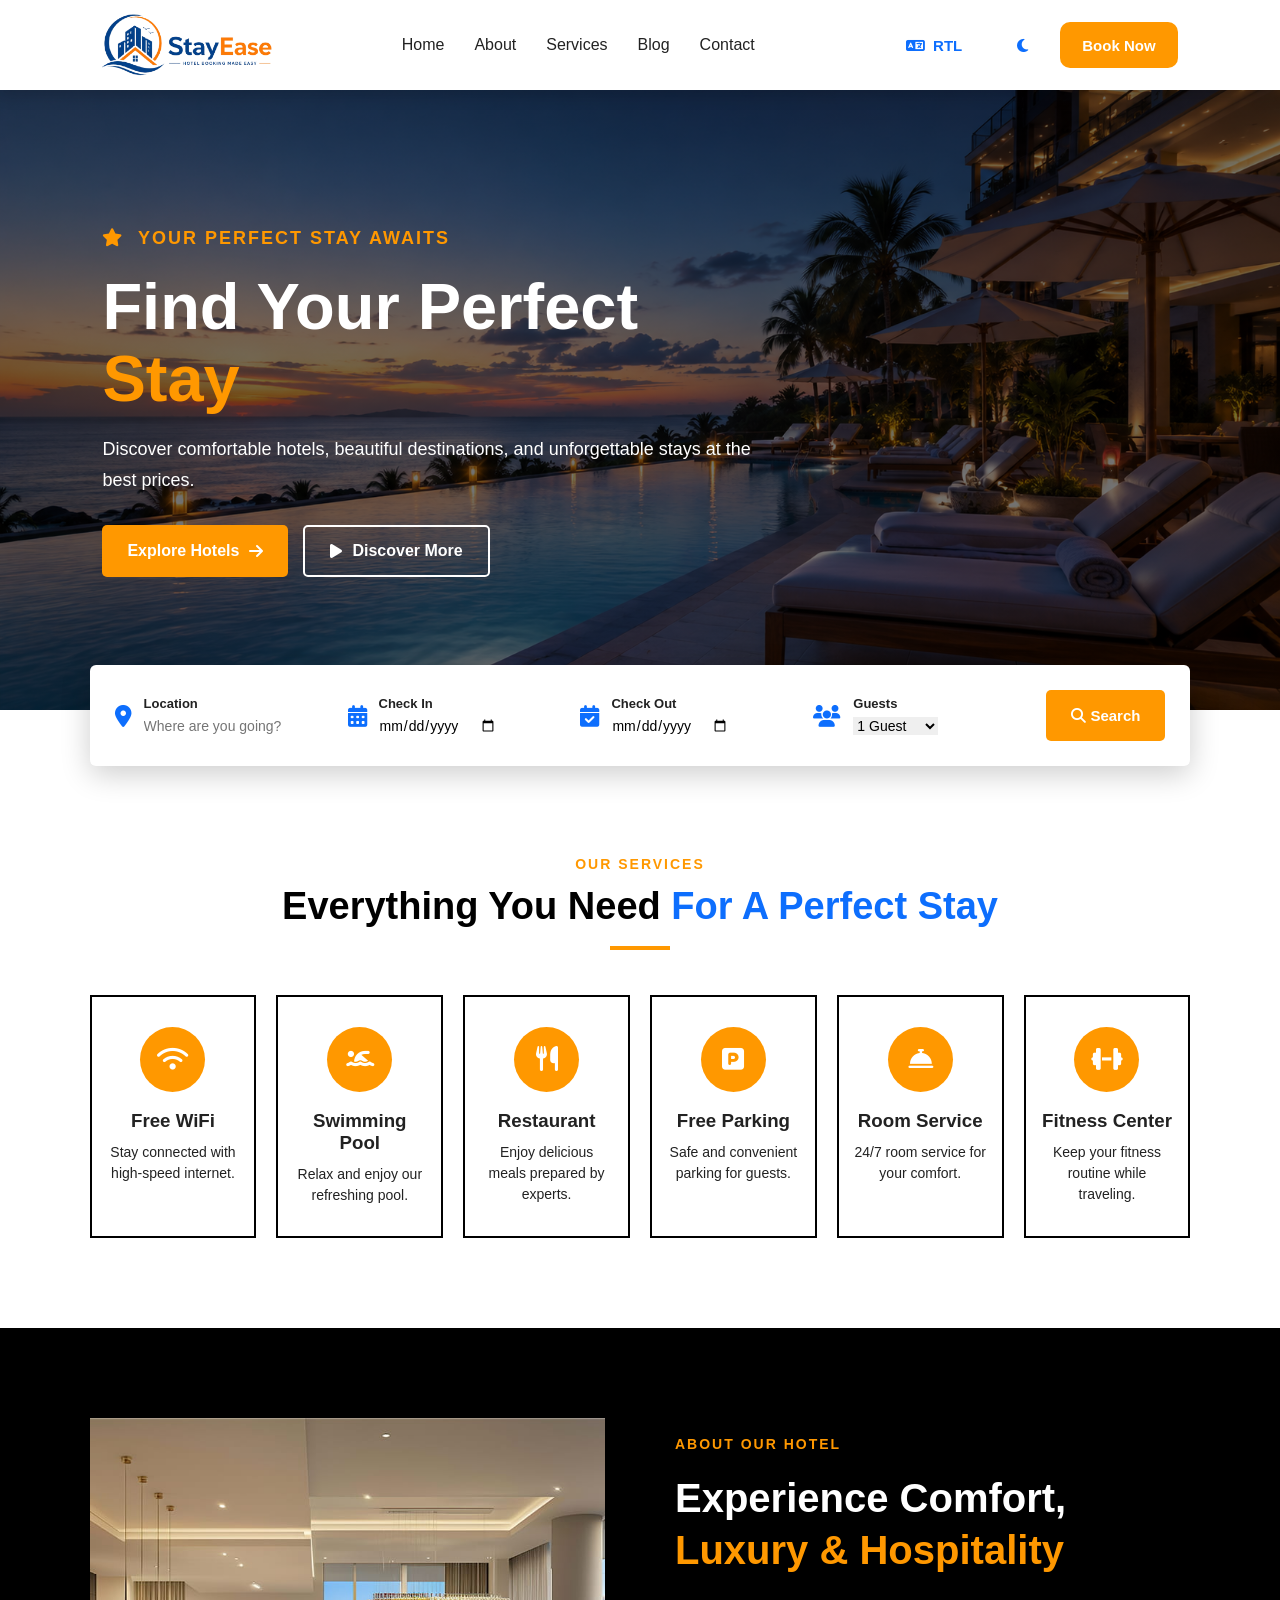
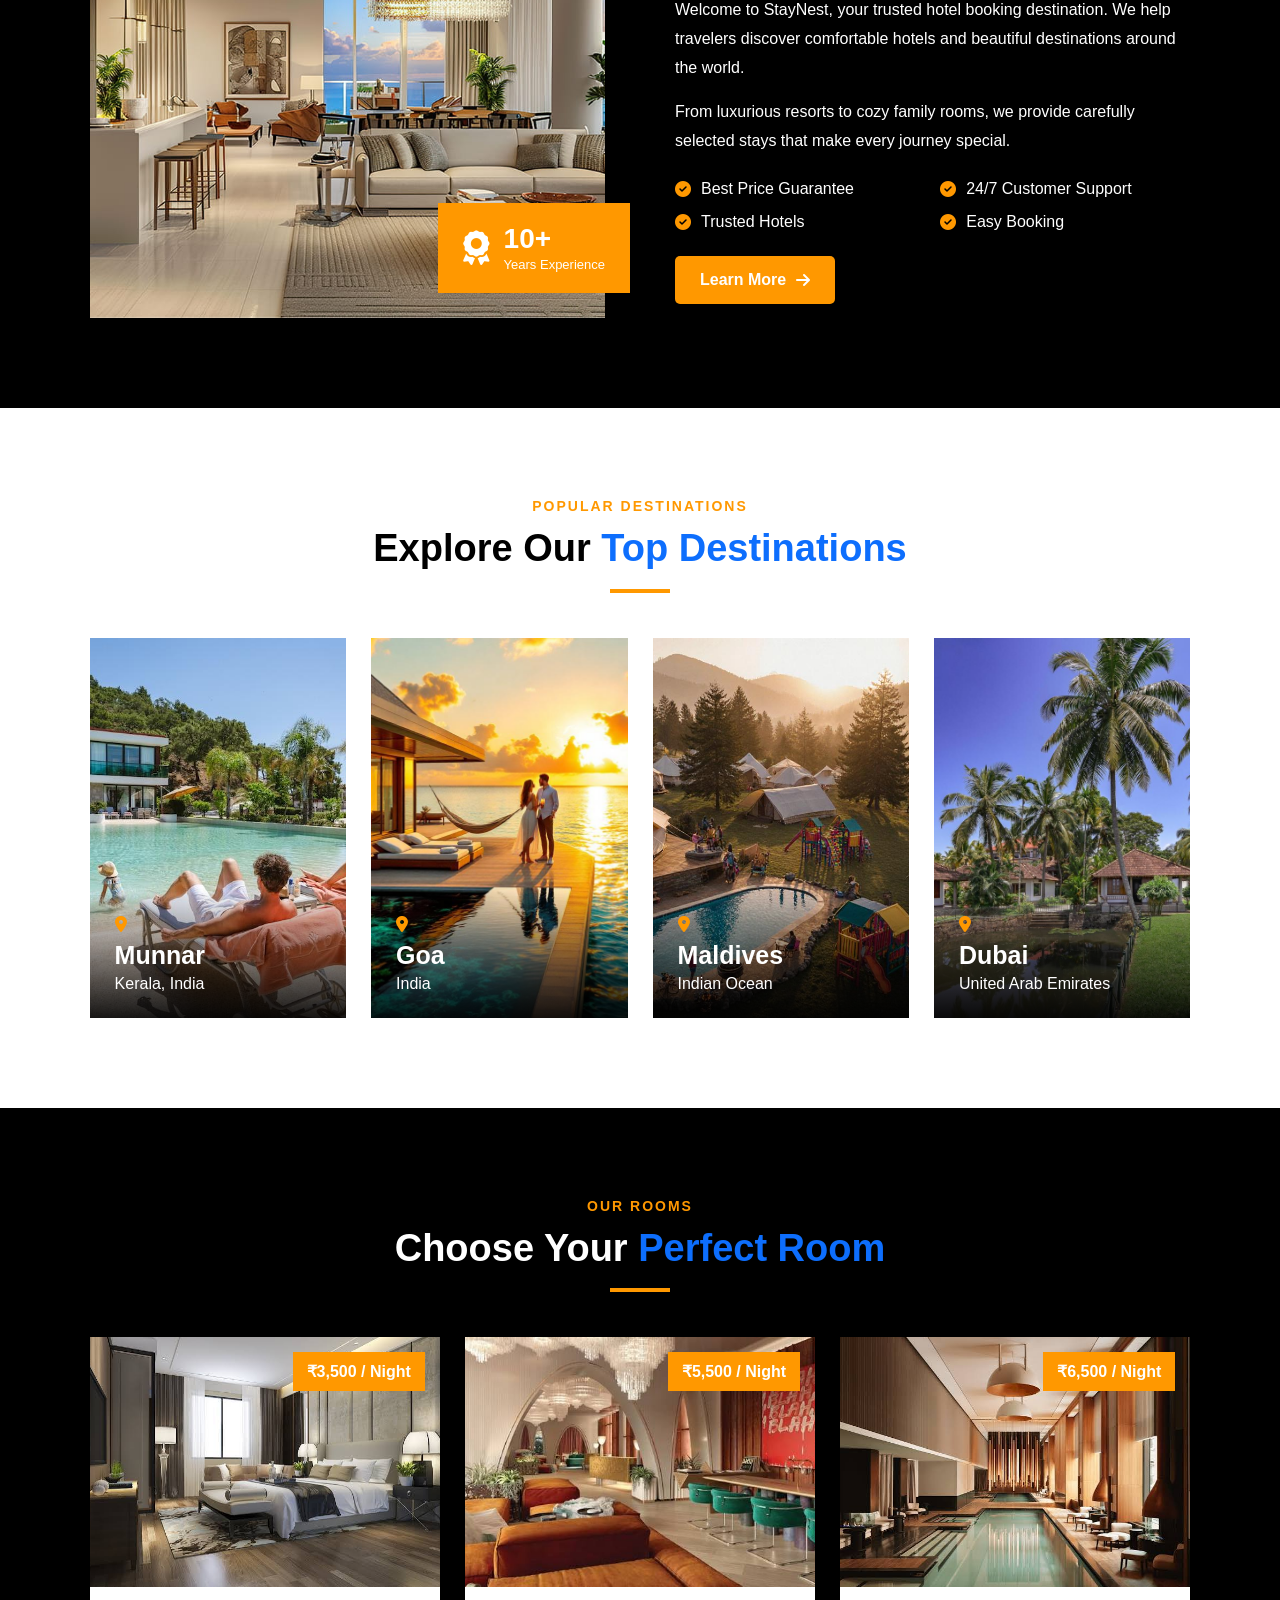
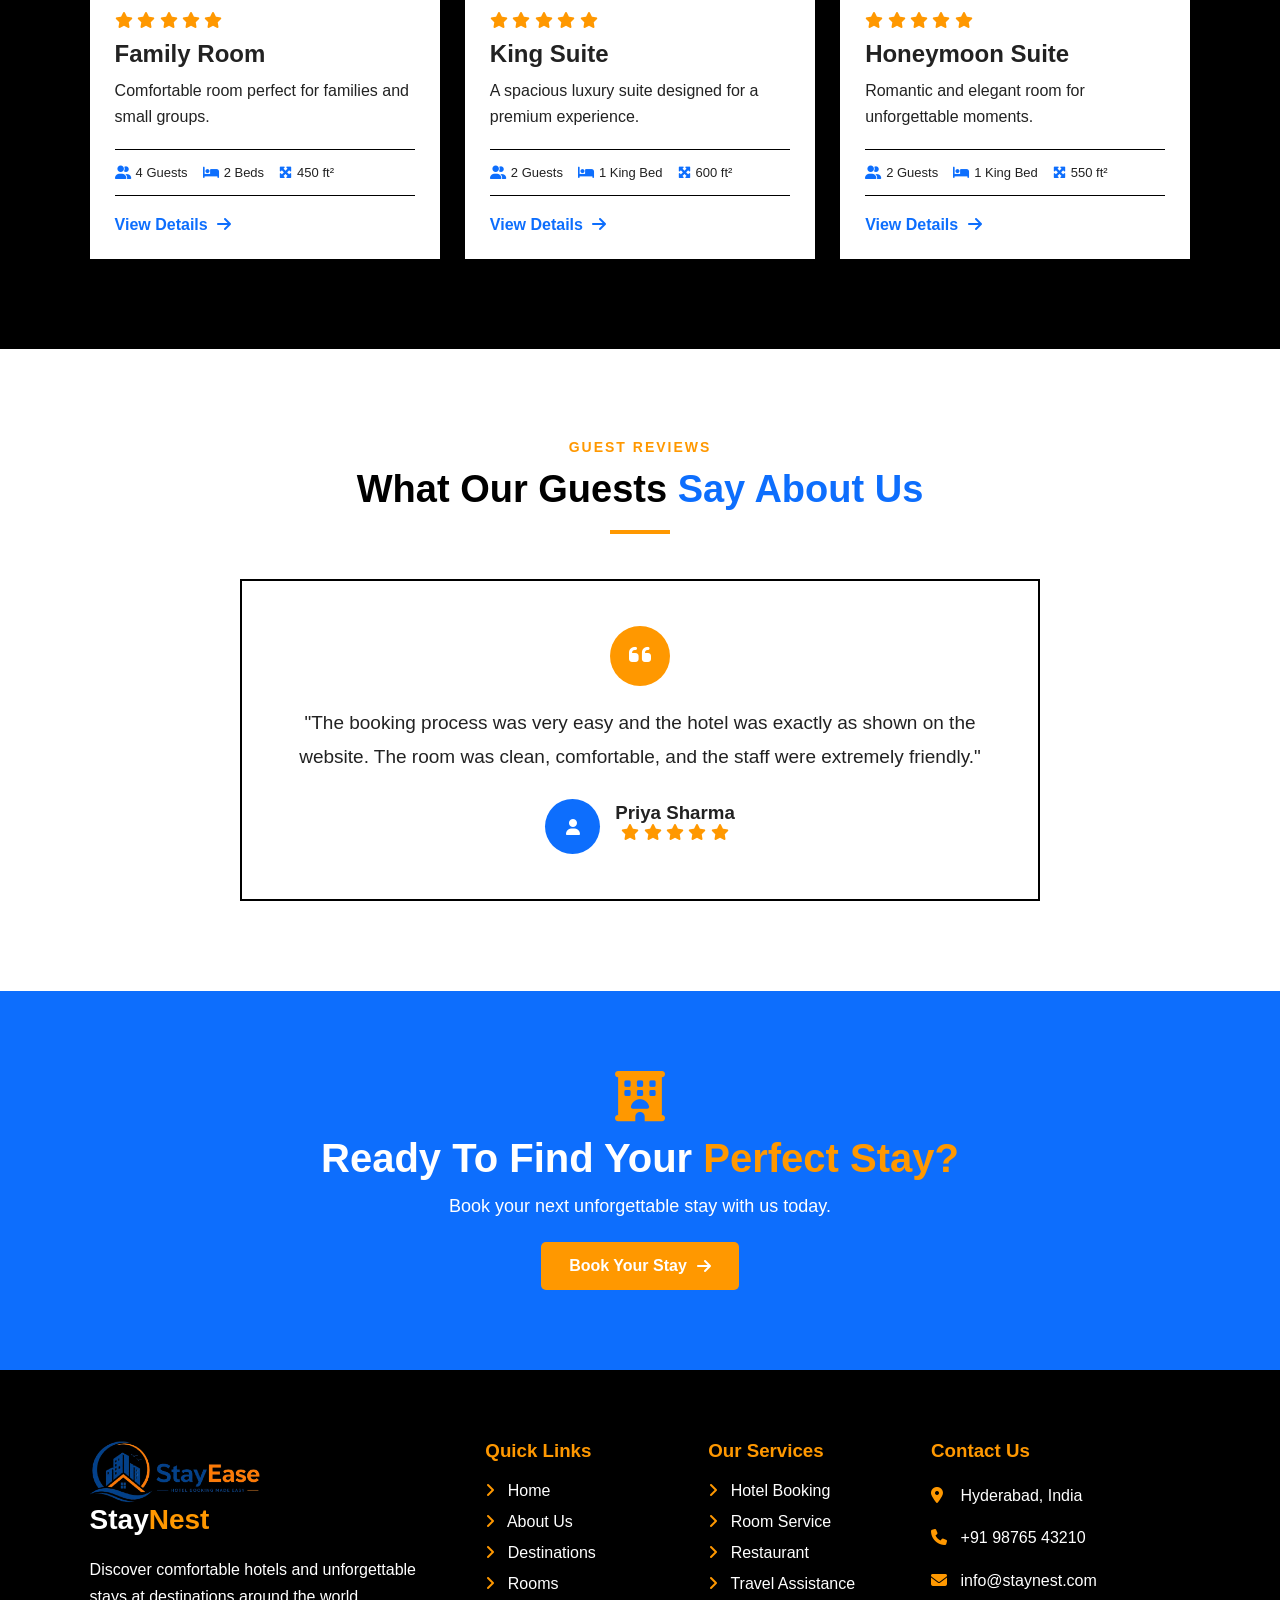
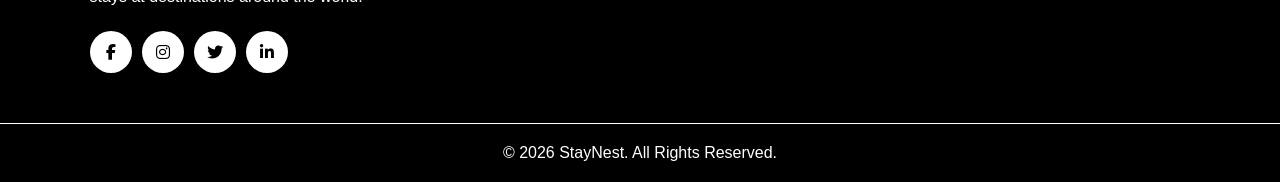
==== commit 03e5b6d2: "first commit" ====
--- a/index.html
+++ b/index.html
@@ -69,105 +69,121 @@
  
     </div>
     </header>
+    <script>
    
-<script>
-const themeBtn = document.getElementById("themeBtn");
-const rtlBtn = document.getElementById("rtlBtn");
- 
-// ===============================
-// Restore Saved Theme
-// ===============================
- 
-const savedTheme = localStorage.getItem("theme");
- 
-if (savedTheme === "dark") {
-    document.body.classList.add("dark");
-    themeBtn.innerHTML = '<i class="fa-solid fa-sun"></i>';
-} else {
-    document.body.classList.remove("dark");
-    themeBtn.innerHTML = '<i class="fa-solid fa-moon"></i>';
-}
- 
-// ===============================
-// Restore Saved Direction
-// ===============================
- 
-const savedDirection = localStorage.getItem("direction");
- 
-if (savedDirection === "rtl") {
- 
-    document.documentElement.setAttribute("dir", "rtl");
- 
-    rtlBtn.innerHTML = `
-        <i class="fa-solid fa-language"></i>
-        <span>LTR</span>
-    `;
- 
-} else {
- 
-    document.documentElement.setAttribute("dir", "ltr");
- 
-    rtlBtn.innerHTML = `
-        <i class="fa-solid fa-language"></i>
-        <span>RTL</span>
-    `;
-}
- 
-// ===============================
-// Dark / Light Mode
-// ===============================
- 
-themeBtn.addEventListener("click", () => {
- 
-    document.body.classList.toggle("dark");
- 
-    if (document.body.classList.contains("dark")) {
- 
-        themeBtn.innerHTML = '<i class="fa-solid fa-sun"></i>';
- 
-        localStorage.setItem("theme", "dark");
- 
+document.addEventListener("DOMContentLoaded", () => {
+
+    const themeBtn = document.getElementById("themeBtn");
+    const rtlBtn = document.getElementById("rtlBtn");
+
+    /* =========================
+       RESTORE THEME
+    ========================= */
+
+    const savedTheme = localStorage.getItem("theme");
+
+    if (savedTheme === "dark") {
+        document.body.classList.add("dark");
+
+        themeBtn.innerHTML =
+            '<i class="fa-solid fa-sun"></i>';
+
     } else {
- 
-        themeBtn.innerHTML = '<i class="fa-solid fa-moon"></i>';
- 
-        localStorage.setItem("theme", "light");
+        document.body.classList.remove("dark");
+
+        themeBtn.innerHTML =
+            '<i class="fa-solid fa-moon"></i>';
     }
- 
-});
- 
-// ===============================
-// RTL / LTR
-// ===============================
- 
-rtlBtn.addEventListener("click", () => {
- 
-    if (document.documentElement.getAttribute("dir") === "ltr") {
- 
+
+
+    /* =========================
+       RESTORE DIRECTION
+    ========================= */
+
+    const savedDirection =
+        localStorage.getItem("direction");
+
+    if (savedDirection === "rtl") {
+
         document.documentElement.setAttribute("dir", "rtl");
- 
+
         rtlBtn.innerHTML = `
             <i class="fa-solid fa-language"></i>
             <span>LTR</span>
         `;
- 
-        localStorage.setItem("direction", "rtl");
- 
+
     } else {
- 
+
         document.documentElement.setAttribute("dir", "ltr");
- 
+
         rtlBtn.innerHTML = `
             <i class="fa-solid fa-language"></i>
             <span>RTL</span>
         `;
- 
-        localStorage.setItem("direction", "ltr");
     }
- 
+
+
+    /* =========================
+       DARK / LIGHT MODE
+    ========================= */
+
+    themeBtn.addEventListener("click", () => {
+
+        document.body.classList.toggle("dark");
+
+        if (document.body.classList.contains("dark")) {
+
+            themeBtn.innerHTML =
+                '<i class="fa-solid fa-sun"></i>';
+
+            localStorage.setItem("theme", "dark");
+
+        } else {
+
+            themeBtn.innerHTML =
+                '<i class="fa-solid fa-moon"></i>';
+
+            localStorage.setItem("theme", "light");
+        }
+
+    });
+
+
+    /* =========================
+       RTL / LTR
+    ========================= */
+
+    rtlBtn.addEventListener("click", () => {
+
+        const currentDirection =
+            document.documentElement.getAttribute("dir");
+
+        if (currentDirection === "ltr") {
+
+            document.documentElement.setAttribute("dir", "rtl");
+
+            rtlBtn.innerHTML = `
+                <i class="fa-solid fa-language"></i>
+                <span>LTR</span>
+            `;
+
+            localStorage.setItem("direction", "rtl");
+
+        } else {
+
+            document.documentElement.setAttribute("dir", "ltr");
+
+            rtlBtn.innerHTML = `
+                <i class="fa-solid fa-language"></i>
+                <span>RTL</span>
+            `;
+
+            localStorage.setItem("direction", "ltr");
+        }
+
+    });
+
 });
- 
- 
 </script>
  
  
--- a/home.css
+++ b/home.css
@@ -1,374 +1,317 @@
 
-/* ================= GENERAL ================= */
-
-*{
-    margin:0;
-    padding:0;
-    box-sizing:border-box;
-}
-
-html{
-    scroll-behavior:smooth;
-}
-
-body{
-    font-family:Arial, Helvetica, sans-serif;
-    color:#000;
-    background:#fff;
-}
-
-a{
-    text-decoration:none;
-}
-
-img{
-    width:100%;
-    display:block;
-}
-
-
+* {
+    margin: 0;
+    padding: 0;
+    box-sizing: border-box;
+    font-family: 'Poppins', sans-serif;
+}
+
+html {
+    scroll-behavior: smooth;
+}
+
+body {
+    background: #ffffff;
+    color: #222222;
+    padding-top: 90px;
+    transition: 0.4s ease;
+}
+
+a {
+    text-decoration: none;
+}
+
+img {
+    width: 100%;
+    display: block;
+}
 /* ================= HEADER ================= */
-
-
-*{
-    margin:0;
-    padding:0;
-    box-sizing:border-box;
-    font-family:'Poppins',sans-serif;
-}
- 
-html{
-    scroll-behavior:smooth;
-}
- 
-body{
-    background:#ffffff;
-    color:#222;
-    padding-top:90px;
-    transition:.4s ease;
-}
- 
-/* ==========================
-      STICKY HEADER
-========================== */
- 
-.header{
- 
-    position:fixed;
-    top:0;
-    left:0;
-    width:100%;
-    height:90px;
- 
-    display:flex;
-    align-items:center;
-    justify-content:space-between;
- 
-    padding:0 8%;
- 
-    background:black;
- 
-    box-shadow:0 5px 15px rgba(0,0,0,.15);
- 
-    z-index:1000;
- 
-}
- 
-/* ==========================
-        LOGO
-========================== */
- 
-.logo img{
-display: block;
-    width:170px;
-    height:auto;
-   
-}
- 
-/* ==========================
-      NAVIGATION
-========================== */
- 
-.nav-links{
-    list-style:none;
-    display:flex;
-    align-items:center;
-    gap:30px;
-}
- 
-.nav-links li{
-    position:relative;
-}
- 
-.nav-links a{
-    text-decoration:none;
-    color:white;
-    padding:10px 0;
-    font-weight:500;
-}
-.dropdown-menu{
-    position:absolute;
-    top:30px;
-    left:0;
-    width:180px;
-    background:white ;
-    color: black;
-    border:2px solid orange;
-    border-radius:12px;
-    display:none;
-    overflow:hidden;
-    list-style:none;
-}
- 
-.dropdown:hover .dropdown-menu{
-    display:block;
-    color: #000;
-}
- 
-.dropdown-menu li a{
-    display:block;
-    padding:12px 18px;
-
-}
- 
-.dropdown-menu li:first-child a{
-    color:black;
-    border-bottom:1px solid black;
-}
- 
-.dropdown-menu li a:hover{
-    background:white
-}
- 
- 
-/* ==========================
-      RIGHT BUTTONS
-========================== */
- 
-.header-right{
- 
-    display:flex;
-    align-items:center;
-    gap:15px;
- 
-}
- 
-/* Common Button */
- 
+.header {
+    position: fixed;
+    top: 0;
+    left: 0;
+    width: 100%;
+    height: 90px;
+
+    display: flex;
+    align-items: center;
+    justify-content: space-between;
+
+    padding: 0 8%;
+
+    /* LIGHT MODE */
+    background: #ffffff;
+    color: #222222;
+
+    box-shadow: 0 5px 15px rgba(0, 0, 0, 0.15);
+
+    z-index: 1000;
+
+    transition: background 0.4s ease, color 0.4s ease;
+}
+
+
+/* ================= LOGO ================= */
+
+.logo img {
+    display: block;
+    width: 170px;
+    height: auto;
+}
+
+
+/* ================= NAVIGATION ================= */
+
+.nav-links {
+    list-style: none;
+
+    display: flex;
+    align-items: center;
+
+    gap: 30px;
+}
+
+.nav-links li {
+    position: relative;
+}
+
+.nav-links a {
+    text-decoration: none;
+
+    color: #222222;
+
+    padding: 10px 0;
+
+    font-weight: 500;
+
+    transition: 0.3s;
+}
+
+.nav-links a:hover {
+    color: #ff9800;
+}
+
+
+/* ================= DROPDOWN ================= */
+
+.dropdown-menu {
+    position: absolute;
+    top: 40px;
+    left: 0;
+
+    width: 180px;
+
+    background: #ffffff;
+
+    border: 2px solid #ff9800;
+    border-radius: 12px;
+
+    display: none;
+
+    overflow: hidden;
+
+    list-style: none;
+
+    box-shadow: 0 5px 15px rgba(0,0,0,0.15);
+}
+
+.dropdown:hover .dropdown-menu {
+    display: block;
+}
+
+.dropdown-menu li a {
+    display: block;
+
+    padding: 12px 18px;
+
+    color: #000000;
+}
+
+.dropdown-menu li a:hover {
+    background: #ff9800;
+    color: #ffffff;
+}
+
+
+/* ================= RIGHT BUTTONS ================= */
+
+.header-right {
+    display: flex;
+    align-items: center;
+    gap: 15px;
+}
+
 .header-right button,
-.login-btn,
-.book-btn{
- 
-    height:46px;
- 
-    padding:0 22px;
- 
-    border:none;
- 
-    border-radius:10px;
- 
-    cursor:pointer;
- 
-    text-decoration:none;
- 
-    display:flex;
- 
-    align-items:center;
- 
-    justify-content:center;
- 
-    gap:8px;
- 
-    font-size:15px;
- 
-    font-weight:600;
- 
-    transition:.3s;
- 
-}
- 
-/* RTL Button */
- 
-#rtlBtn{
- 
-    background:#fff;
- 
-    color:#0d6efd;
- 
-}
- 
-#rtlBtn:hover{
- 
-    background:#ff9800;
- 
-    color:#fff;
- 
-}
- 
-/* Theme Button */
- 
-#themeBtn{
- 
-    width:46px;
- 
-    background:#fff;
- 
-    color:#0d6efd;
- 
-}
- 
-#themeBtn:hover{
- 
-    background:#ff9800;
- 
-    color:#fff;
- 
-}
- 
-/* Login */
- 
-.login-btn{
- 
-    background:#fff;
- 
-    color:#0d6efd;
- 
-}
- 
-.login-btn:hover{
- 
-    background:#e9ecef;
- 
-}
- 
-/* Book */
- 
-.book-btn{
- 
-    background:#ff9800;
- 
-    color:#fff;
- 
-}
- 
-.book-btn:hover{
- 
-    background:#ffb347;
- 
-    color:#000;
- 
-}
- 
-/* ==========================
-        DARK MODE
-========================== */
-
-body.dark{
-    background:black;
-    color:#fff;
-}
-
-body.dark .header{
-    background:#fff;
-}
-
-body.dark .nav-links a{
-    color:#000;
-}
-
-body.dark .nav-links a:hover{
-    color:#ff9800;
-}
-
-body.dark .login-btn{
-    background:#ffffff;
-    color:#081f5c;
-}
+.book-btn {
+
+    height: 46px;
+
+    padding: 0 22px;
+
+    border: none;
+
+    border-radius: 10px;
+
+    cursor: pointer;
+
+    text-decoration: none;
+
+    display: flex;
+    align-items: center;
+    justify-content: center;
+
+    gap: 8px;
+
+    font-size: 15px;
+    font-weight: 600;
+
+    transition: 0.3s;
+}
+
+
+/* RTL BUTTON */
+
+#rtlBtn {
+    background: #ffffff;
+    color: #0d6efd;
+}
+
+#rtlBtn:hover {
+    background: #ff9800;
+    color: #ffffff;
+}
+
+
+/* THEME BUTTON */
+
+#themeBtn {
+    width: 46px;
+
+    padding: 0;
+
+    background: #ffffff;
+    color: #0d6efd;
+}
+
+#themeBtn:hover {
+    background: #ff9800;
+    color: #ffffff;
+}
+
+
+/* BOOK BUTTON */
+
+.book-btn {
+    background: #ff9800;
+    color: #ffffff;
+}
+
+.book-btn:hover {
+    background: #ffb347;
+    color: #000000;
+}
+
+
+/* =================================================
+                DARK MODE HEADER
+================================================= */
+
+body.dark .header {
+    background: #000000;
+    color: #ffffff;
+}
+
+body.dark .nav-links a {
+    color: #ffffff;
+}
+
+body.dark .nav-links a:hover {
+    color: #ff9800;
+}
+
+
+/* DARK MODE DROPDOWN */
+
+body.dark .dropdown-menu {
+    background: #000000;
+    border-color: #ff9800;
+}
+
+body.dark .dropdown-menu li a {
+    color: #ffffff;
+}
+
+body.dark .dropdown-menu li a:hover {
+    background: #ff9800;
+    color: #ffffff;
+}
+
+
+/* DARK MODE BUTTONS */
 
 body.dark #rtlBtn,
-body.dark #themeBtn{
-    background:black;
-    color:#fff;
-}
- 
-/* ==========================
-        RTL SUPPORT
-========================== */
- 
-html[dir="rtl"] .header{
- 
-    flex-direction:row-reverse;
- 
-}
- 
-html[dir="rtl"] .navbar{
- 
-    flex-direction:row-reverse;
- 
-}
- 
-html[dir="rtl"] .header-right{
- 
-    flex-direction:row-reverse;
- 
-}
- 
-/* ==========================
-      RESPONSIVE
-========================== */
- 
-@media(max-width:992px){
- 
-.header{
- 
-    padding:0 5%;
- 
-}
- 
-.navbar{
- 
-    gap:20px;
- 
-}
- 
-.logo img{
- 
-    width:150px;
- 
-}
- 
-}
- 
-@media(max-width:768px){
- 
-.header{
- 
-    flex-wrap:wrap;
- 
-    height:auto;
- 
-    padding:15px 5%;
- 
-}
- 
-.navbar{
- 
-    width:100%;
-    justify-content:center;
-    margin:15px 0;
- 
-    flex-wrap:wrap;
- 
-}
- 
-.header-right{
- 
-    width:100%;
-    justify-content:center;
-    flex-wrap:wrap;
- 
-}
- 
+body.dark #themeBtn {
+    background: #ffffff;
+    color: #0d6efd;
+}
+
+body.dark #rtlBtn:hover,
+body.dark #themeBtn:hover {
+    background: #ff9800;
+    color: #ffffff;
+}
+
+
+/* =================================================
+                    RTL
+================================================= */
+
+html[dir="rtl"] .header {
+    flex-direction: row-reverse;
+}
+
+html[dir="rtl"] .header-right {
+    flex-direction: row-reverse;
+}
+
+
+/* =================================================
+                  RESPONSIVE
+================================================= */
+
+@media (max-width: 768px) {
+
+    .header {
+        height: auto;
+
+        padding: 15px 5%;
+
+        flex-wrap: wrap;
+
+        gap: 15px;
+    }
+
+    .nav-links {
+        width: 100%;
+
+        justify-content: center;
+
+        flex-wrap: wrap;
+
+        gap: 20px;
+    }
+
+    .header-right {
+        width: 100%;
+
+        justify-content: center;
+
+        flex-wrap: wrap;
+    }
+
+    .logo img {
+        width: 150px;
+    }
 }
  
  
@@ -1155,3 +1098,389 @@
     }
 }
 
+
+
+
+
+
+/* =========================================================
+   COMPLETE DARK MODE
+   Applies to all sections except the hero design
+========================================================= */
+
+
+/* ================= SEARCH SECTION ================= */
+
+body.dark .search-section {
+    background: #000;
+}
+
+body.dark .search-box {
+    background: #000;
+    color: #fff;
+    border: 1px solid #fff;
+}
+
+body.dark .search-item label {
+    color: #fff;
+}
+
+body.dark .search-item input,
+body.dark .search-item select {
+    background: #000;
+    color: #fff;
+}
+
+body.dark .search-item input::placeholder {
+    color: #fff;
+}
+
+body.dark .search-item input[type="date"] {
+    color-scheme: dark;
+}
+
+body.dark .search-item select {
+    color-scheme: dark;
+}
+
+body.dark .search-btn {
+    background: #ff9800;
+    color: #fff;
+}
+
+body.dark .search-btn:hover {
+    background: #0d6efd;
+}
+
+
+/* ================= SECTION TITLES ================= */
+
+body.dark .section-title h2 {
+    color: #fff;
+}
+
+body.dark .section-title h2 span {
+    color: #0d6efd;
+}
+
+body.dark .section-title p,
+body.dark .small-title {
+    color: #ff9800;
+}
+
+
+/* ================= FACILITIES ================= */
+
+body.dark .facilities {
+    background: #000;
+    color: #fff;
+}
+
+body.dark .facility-box {
+    background: #000;
+    color: #fff;
+    border: 2px solid #fff;
+}
+
+body.dark .facility-box h3 {
+    color: #fff;
+}
+
+body.dark .facility-box p {
+    color: #fff;
+}
+
+body.dark .facility-icon {
+    background: #ff9800;
+    color: #fff;
+}
+
+body.dark .facility-box:hover {
+    background: #0d6efd;
+    color: #fff;
+}
+
+body.dark .facility-box:hover h3,
+body.dark .facility-box:hover p {
+    color: #fff;
+}
+
+
+/* ================= ABOUT SECTION ================= */
+
+/* Your About section is already black,
+   so keep it black in dark mode */
+
+body.dark .about {
+    background: #000;
+    color: #fff;
+}
+
+body.dark .about-content h2 {
+    color: #fff;
+}
+
+body.dark .about-content h2 span {
+    color: #ff9800;
+}
+
+body.dark .about-content > p {
+    color: #fff;
+}
+
+body.dark .about-features {
+    color: #fff;
+}
+
+body.dark .about-features span {
+    color: #fff;
+}
+
+body.dark .about-features i {
+    color: #ff9800;
+}
+
+body.dark .experience {
+    background: #ff9800;
+    color: #fff;
+}
+
+
+/* ================= DESTINATIONS ================= */
+
+body.dark .destinations {
+    background: #000;
+    color: #fff;
+}
+
+body.dark .destinations .section-title h2 {
+    color: #fff;
+}
+
+body.dark .destination-content {
+    color: #fff;
+}
+
+
+/* ================= ROOMS ================= */
+
+body.dark .rooms {
+    background: #000;
+    color: #fff;
+}
+
+body.dark .rooms .section-title h2 {
+    color: #fff;
+}
+
+body.dark .room-card {
+    background: #000;
+    color: #fff;
+    border: 1px solid #fff;
+}
+
+body.dark .room-content {
+    background: #000;
+    color: #fff;
+}
+
+body.dark .room-content h3 {
+    color: #fff;
+}
+
+body.dark .room-content p {
+    color: #fff;
+}
+
+body.dark .room-info {
+    color: #fff;
+    border-top: 1px solid #fff;
+    border-bottom: 1px solid #fff;
+}
+
+body.dark .room-info span {
+    color: #fff;
+}
+
+body.dark .room-info i {
+    color: #0d6efd;
+}
+
+body.dark .room-btn {
+    color: #0d6efd;
+}
+
+body.dark .room-btn:hover {
+    color: #ff9800;
+}
+
+body.dark .price {
+    background: #ff9800;
+    color: #fff;
+}
+
+
+/* ================= TESTIMONIAL ================= */
+
+body.dark .testimonial {
+    background: #000;
+    color: #fff;
+}
+
+body.dark .testimonial .section-title h2 {
+    color: #fff;
+}
+
+body.dark .testimonial-box {
+    background: #000;
+    color: #fff;
+    border: 2px solid #fff;
+}
+
+body.dark .testimonial-box > p {
+    color: #fff;
+}
+
+body.dark .guest h3 {
+    color: #fff;
+}
+
+body.dark .guest-icon {
+    background: #0d6efd;
+    color: #fff;
+}
+
+body.dark .quote {
+    background: #ff9800;
+    color: #fff;
+}
+
+body.dark .rating {
+    color: #ff9800;
+}
+
+
+/* ================= CTA ================= */
+
+/* Keep your blue CTA in dark mode */
+
+body.dark .cta {
+    background: #0d6efd;
+    color: #fff;
+}
+
+body.dark .cta h2 {
+    color: #fff;
+}
+
+body.dark .cta h2 span {
+    color: #ff9800;
+}
+
+body.dark .cta p {
+    color: #fff;
+}
+
+body.dark .cta-content > i {
+    color: #ff9800;
+}
+
+body.dark .cta-btn {
+    background: #ff9800;
+    color: #fff;
+}
+
+body.dark .cta-btn:hover {
+    background: #000;
+    color: #fff;
+}
+
+
+/* ================= FOOTER ================= */
+
+body.dark .footer {
+    background: #000;
+    color: #fff;
+}
+
+body.dark .footer-logo {
+    color: #fff;
+}
+
+body.dark .footer-logo span {
+    color: #ff9800;
+}
+
+body.dark .footer-box > p {
+    color: #fff;
+}
+
+body.dark .footer-box h3 {
+    color: #ff9800;
+}
+
+body.dark .footer-box > a {
+    color: #fff;
+}
+
+body.dark .footer-box > a:hover {
+    color: #ff9800;
+}
+
+body.dark .footer-box > a i {
+    color: #ff9800;
+}
+
+body.dark .footer-box > p i {
+    color: #ff9800;
+}
+
+
+/* ================= SOCIAL ICONS ================= */
+
+body.dark .social-icons a {
+    background: #fff;
+    color: #000;
+}
+
+body.dark .social-icons a:hover {
+    background: #ff9800;
+    color: #fff;
+}
+
+
+/* ================= COPYRIGHT ================= */
+
+body.dark .copyright {
+    background: #000;
+    color: #fff;
+    border-top: 1px solid #fff;
+}
+
+body.dark .copyright p {
+    color: #fff;
+}
+
+
+/* ================= SMOOTH TRANSITION ================= */
+
+body,
+.search-section,
+.search-box,
+.facilities,
+.facility-box,
+.about,
+.destinations,
+.rooms,
+.room-card,
+.room-content,
+.testimonial,
+.testimonial-box,
+.footer,
+.copyright,
+.cta {
+    transition:
+        background 0.4s ease,
+        color 0.4s ease,
+        border-color 0.4s ease;
+}
